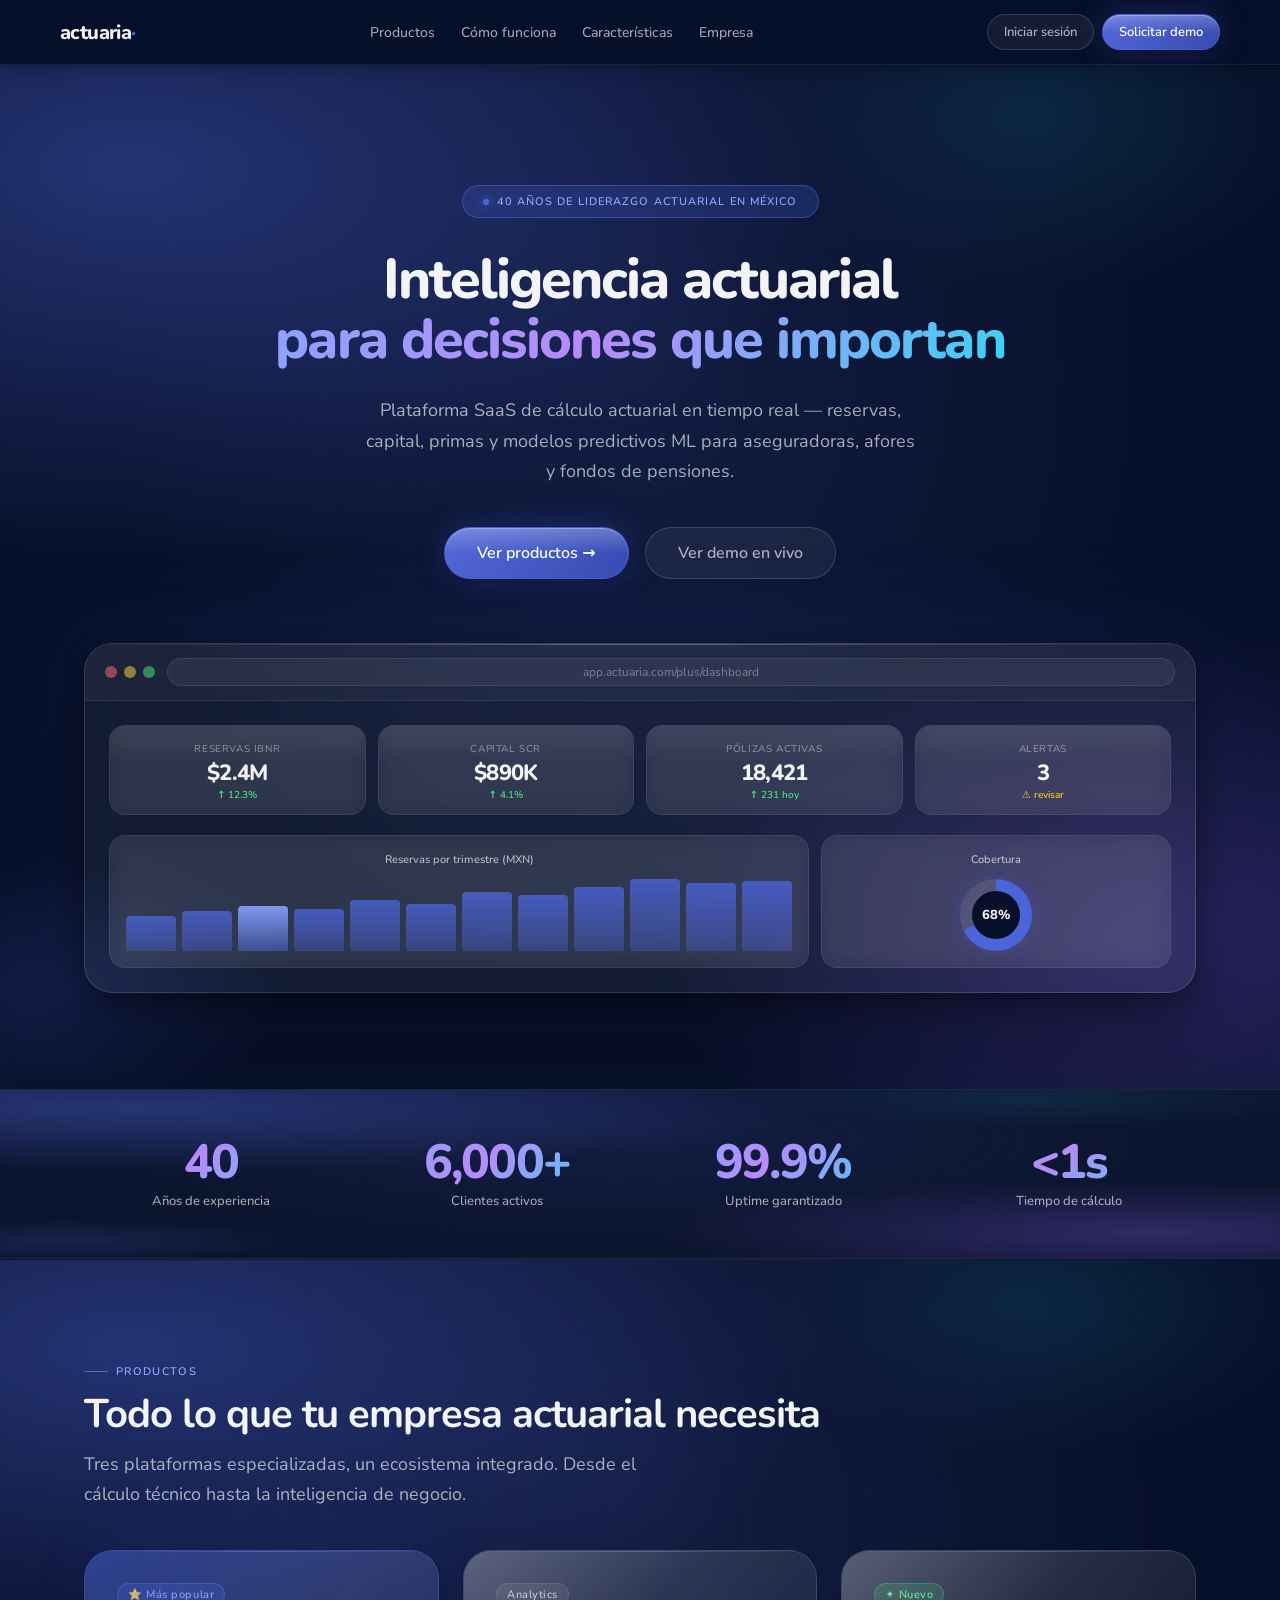
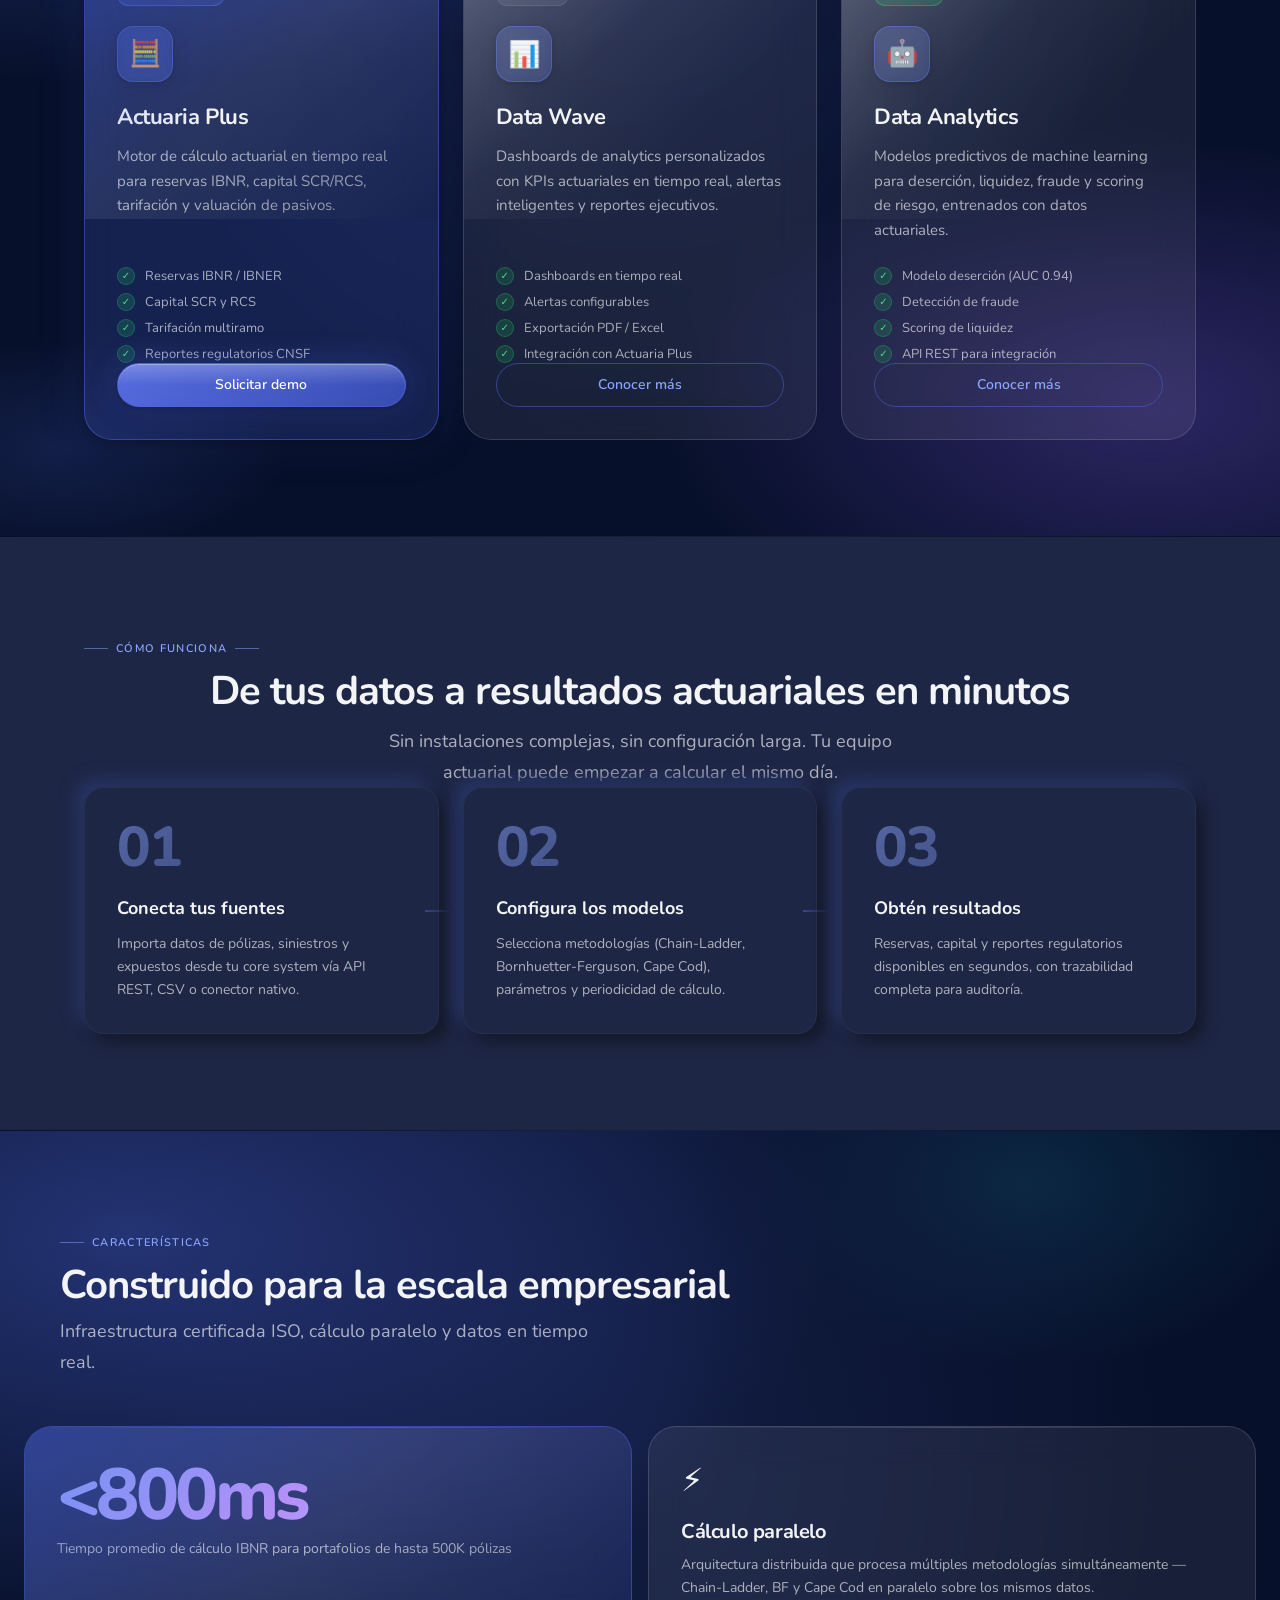
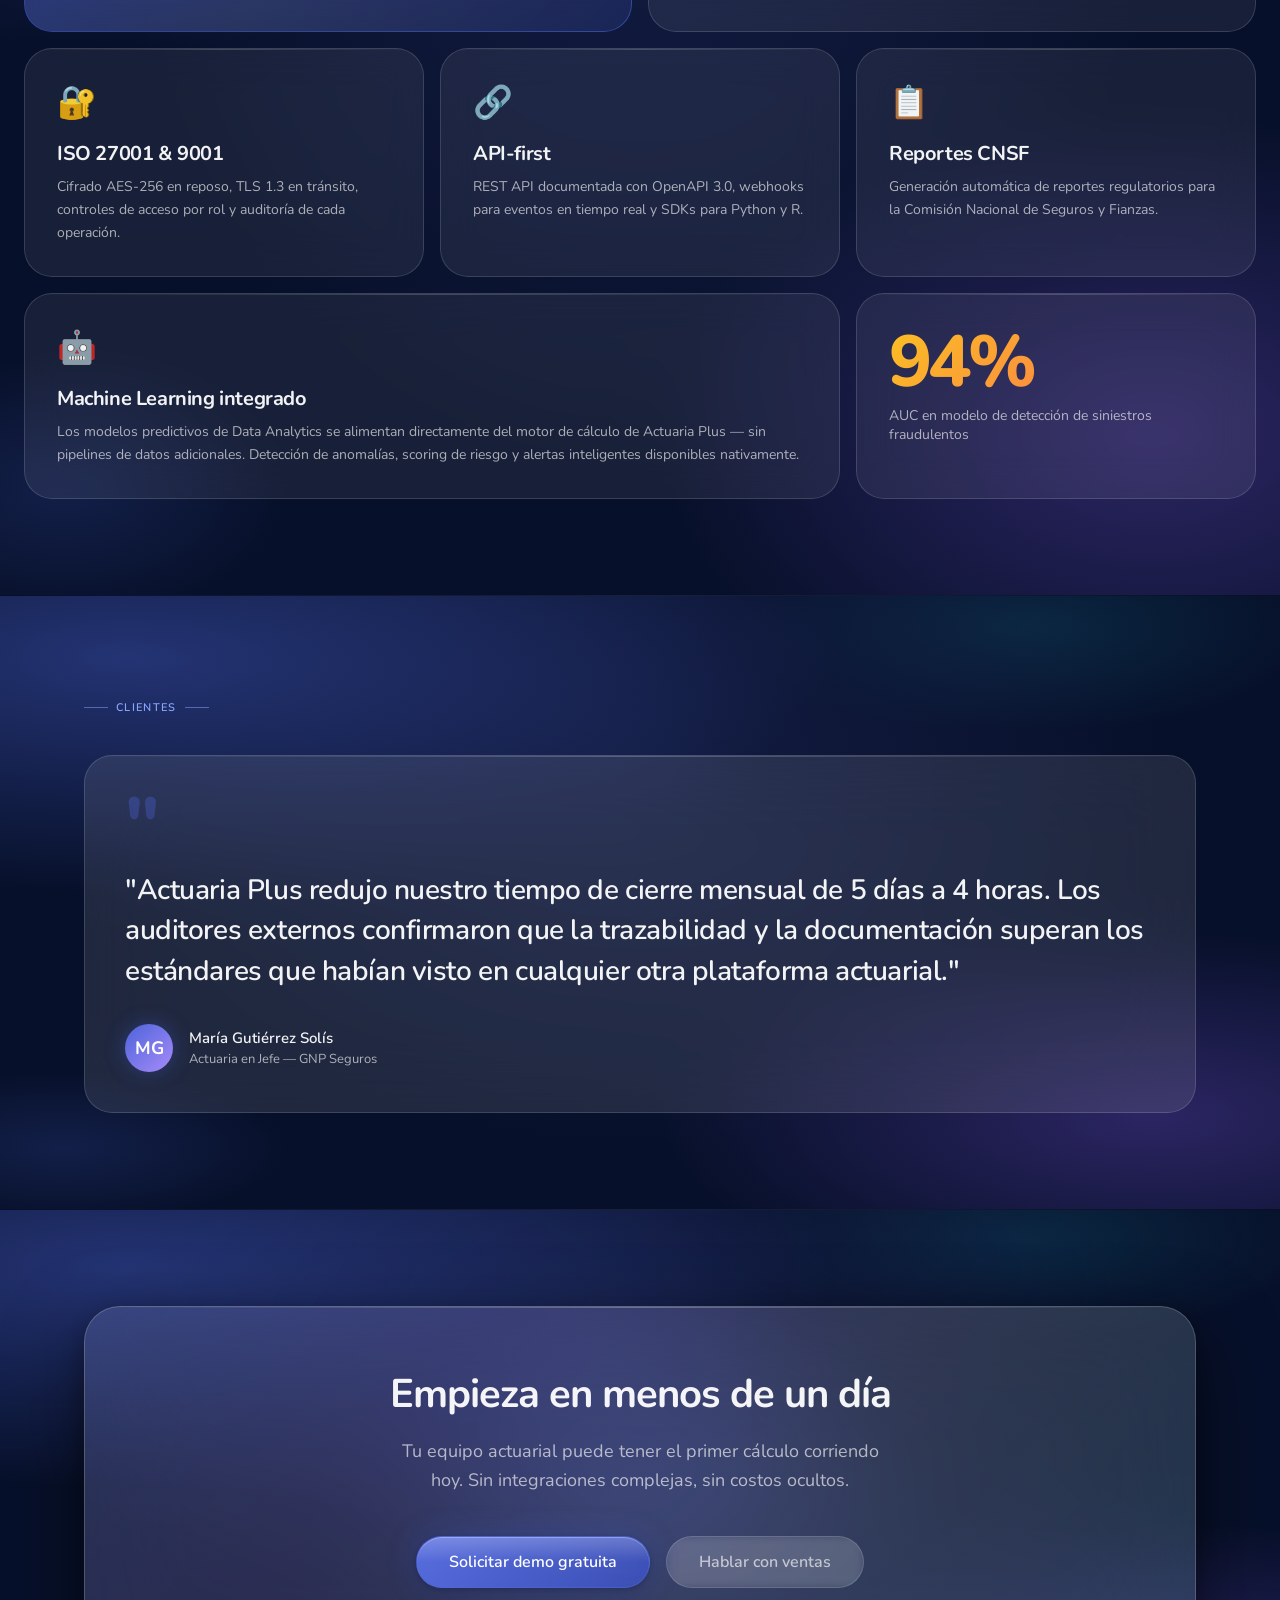
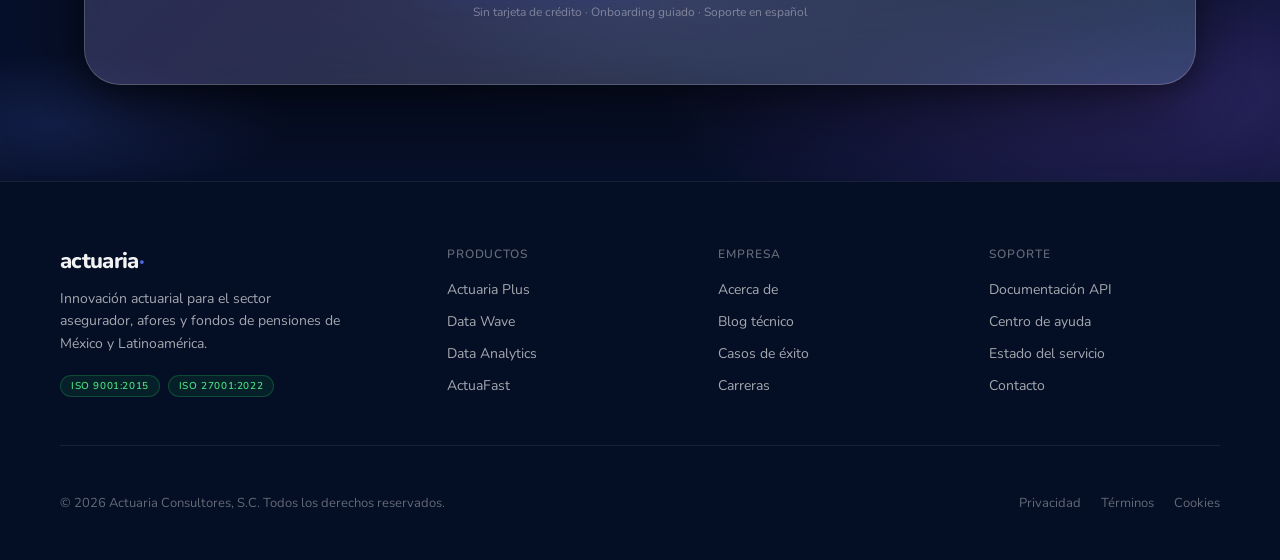
==== demo-landing.html @ fd355628 "feat: demo landing page Actuaria — Liquid Glass x Neuformismo" ====
<!DOCTYPE html>
<html lang="es">
<head>
  <meta charset="UTF-8">
  <meta name="viewport" content="width=device-width, initial-scale=1.0">
  <title>Actuaria Consultores — Innovación Actuarial para el Siglo XXI</title>
  <link rel="preconnect" href="https://fonts.googleapis.com">
  <link href="https://fonts.googleapis.com/css2?family=Nunito:wght@300;400;500;600;700;800;900&display=swap" rel="stylesheet">
  <link rel="stylesheet" href="design-tokens-liquid.css">
  <style>
    /* ─── Reset ─────────────────────────────────────────── */
    *, *::before, *::after { box-sizing: border-box; margin: 0; padding: 0; }
    html { scroll-behavior: smooth; font-size: 16px; }
    body {
      font-family: var(--font-sans);
      background: #07102a;
      color: var(--text-primary);
      overflow-x: hidden;
    }

    /* ─── Aurora mesh background ─────────────────────────── */
    .aurora {
      position: relative;
      background: #07102a;
    }
    .aurora::before {
      content: '';
      position: absolute; inset: 0;
      pointer-events: none; z-index: 0;
      background:
        radial-gradient(ellipse 100% 70% at 10% 10%, rgba(76,100,217,.42) 0%, transparent 55%),
        radial-gradient(ellipse 70%  55% at 90% 85%, rgba(139,92,246,.28)  0%, transparent 55%),
        radial-gradient(ellipse 55%  80% at 50% 30%, rgba(21,31,71,.82)    0%, transparent 75%),
        radial-gradient(ellipse 45%  35% at 80% 05%, rgba(34,211,238,.12)  0%, transparent 50%),
        radial-gradient(ellipse 35%  25% at 05% 90%, rgba(76,100,217,.18)  0%, transparent 50%);
    }
    .aurora > * { position: relative; z-index: 1; }

    .neu-section { background: var(--neu-bg); }
    .dark-section { background: #050e24; }

    /* ─── Layout ─────────────────────────────────────────── */
    .container { max-width: 1160px; margin: 0 auto; padding: 0 var(--sp-24); }
    .container-wide { max-width: 1360px; margin: 0 auto; padding: 0 var(--sp-24); }
    .section { padding: var(--sp-96) 0; }

    .grid-2 { display: grid; grid-template-columns: repeat(2, 1fr); gap: var(--sp-24); }
    .grid-3 { display: grid; grid-template-columns: repeat(3, 1fr); gap: var(--sp-24); }
    .grid-4 { display: grid; grid-template-columns: repeat(4, 1fr); gap: var(--sp-24); }
    @media (max-width: 960px)  { .grid-3 { grid-template-columns: 1fr; } .grid-2 { grid-template-columns: 1fr; } }
    @media (max-width: 1100px) { .grid-4 { grid-template-columns: repeat(2,1fr); } }
    @media (max-width: 680px)  { .grid-4 { grid-template-columns: 1fr; } }

    .flex { display: flex; }
    .items-center { align-items: center; }
    .justify-between { justify-content: space-between; }
    .justify-center { justify-content: center; }
    .flex-wrap { flex-wrap: wrap; }
    .flex-col { flex-direction: column; }
    .gap-8  { gap: var(--sp-8);  }
    .gap-12 { gap: var(--sp-12); }
    .gap-16 { gap: var(--sp-16); }
    .gap-24 { gap: var(--sp-24); }
    .gap-32 { gap: var(--sp-32); }
    .mb-8   { margin-bottom: var(--sp-8);  }
    .mb-12  { margin-bottom: var(--sp-12); }
    .mb-16  { margin-bottom: var(--sp-16); }
    .mb-20  { margin-bottom: var(--sp-20); }
    .mb-24  { margin-bottom: var(--sp-24); }
    .mb-32  { margin-bottom: var(--sp-32); }
    .mb-40  { margin-bottom: var(--sp-40); }
    .mt-8   { margin-top: var(--sp-8);  }
    .mt-16  { margin-top: var(--sp-16); }
    .mt-32  { margin-top: var(--sp-32); }
    .w-100  { width: 100%; }
    .text-center { text-align: center; }

    /* ─── Eyebrow ────────────────────────────────────────── */
    .eyebrow {
      display: inline-flex; align-items: center; gap: var(--sp-8);
      font-size: 11px; font-weight: var(--fw-semi);
      letter-spacing: .12em; text-transform: uppercase;
      color: var(--text-brand); margin-bottom: var(--sp-12);
    }
    .eyebrow-bar { display: block; width: 24px; height: 1px; background: currentColor; opacity: .5; }

    /* ─── Section titles ─────────────────────────────────── */
    .title-xl {
      font-size: clamp(36px, 4.5vw, 56px);
      font-weight: var(--fw-display); line-height: 1.08; letter-spacing: -.035em;
    }
    .title-lg {
      font-size: clamp(28px, 3.5vw, 40px);
      font-weight: var(--fw-bold); line-height: 1.15; letter-spacing: -.025em;
    }
    .title-md {
      font-size: clamp(22px, 2.5vw, 28px);
      font-weight: var(--fw-bold); line-height: 1.2; letter-spacing: -.02em;
    }
    .subtitle {
      font-size: clamp(15px, 1.8vw, 18px);
      color: var(--text-secondary); line-height: 1.7; max-width: 560px;
    }

    .gradient-text {
      background: linear-gradient(135deg, #8aa5ff 0%, #b78bfa 45%, #38d4f4 100%);
      -webkit-background-clip: text; -webkit-text-fill-color: transparent; background-clip: text;
    }
    .gradient-text-warm {
      background: linear-gradient(135deg, #fbbf24 0%, #fb923c 50%, #f43f5e 100%);
      -webkit-background-clip: text; -webkit-text-fill-color: transparent; background-clip: text;
    }

    /* ─── Divider ────────────────────────────────────────── */
    .divider { height: 1px; background: linear-gradient(90deg, transparent, rgba(255,255,255,.07), transparent); }

    /* ══════════════════════════════════════════════════════
       NAV
    ══════════════════════════════════════════════════════ */
    .glass-nav {
      position: sticky; top: 0; z-index: 100;
      padding: 14px var(--sp-24);
      background: rgba(7,16,42,.72);
      backdrop-filter: var(--blur-md); -webkit-backdrop-filter: var(--blur-md);
      border-bottom: var(--glass-border-xs);
      box-shadow: var(--glass-shadow-sm);
    }
    .nav-inner { max-width: 1160px; margin: 0 auto; display: flex; align-items: center; justify-content: space-between; }
    .nav-logo { display: flex; align-items: center; gap: var(--sp-10); text-decoration: none; }
    .nav-logo-word { font-size: 20px; font-weight: var(--fw-display); letter-spacing: -.03em; color: var(--text-primary); }
    .nav-logo-dot { color: var(--brand-indigo); }
    .nav-links { display: flex; align-items: center; gap: 2px; list-style: none; }
    .nav-links a {
      color: var(--text-secondary); text-decoration: none; font-size: 14px; font-weight: var(--fw-medium);
      padding: var(--sp-8) var(--sp-12); border-radius: var(--r-md);
      transition: color 150ms, background 150ms;
    }
    .nav-links a:hover { color: var(--text-primary); background: rgba(255,255,255,.07); }
    .nav-actions { display: flex; gap: var(--sp-8); }

    /* ══════════════════════════════════════════════════════
       BUTTONS
    ══════════════════════════════════════════════════════ */
    .btn {
      display: inline-flex; align-items: center; justify-content: center; gap: var(--sp-8);
      padding: var(--sp-12) var(--sp-24); min-height: 44px;
      font-family: var(--font-sans); font-size: 14px; font-weight: var(--fw-semi); line-height: 1;
      border: none; border-radius: var(--r-xl); cursor: pointer;
      text-decoration: none; white-space: nowrap;
      transition: all var(--t-base) var(--ease-glass);
      position: relative; overflow: hidden;
    }
    .btn-sm  { font-size: 13px; padding: var(--sp-8)  var(--sp-16); min-height: 36px; }
    .btn-lg  { font-size: 16px; padding: var(--sp-16) var(--sp-32); min-height: 52px; border-radius: var(--r-2xl); }
    .btn-pill { border-radius: var(--r-full); }

    .btn-primary {
      background: linear-gradient(135deg, rgba(90,112,230,.94), rgba(58,79,184,.94));
      backdrop-filter: var(--blur-sm); border: var(--glass-border-brand); color: #fff;
      box-shadow: var(--glass-shadow-sm), 0 0 28px rgba(76,100,217,.36), inset 0 1px 0 rgba(255,255,255,.28);
    }
    .btn-primary::before {
      content: ''; position: absolute; top: 0; left: 0; right: 0; height: 50%;
      background: linear-gradient(180deg, rgba(255,255,255,.22) 0%, transparent 100%); pointer-events: none;
    }
    .btn-primary:hover {
      box-shadow: var(--glass-shadow-md), 0 0 44px rgba(76,100,217,.54), inset 0 1px 0 rgba(255,255,255,.32);
      transform: translateY(-1px);
    }
    .btn-primary:active { transform: translateY(0); }

    .btn-ghost {
      background: rgba(255,255,255,.06); backdrop-filter: var(--blur-xs);
      border: var(--glass-border-sm); color: var(--text-secondary);
    }
    .btn-ghost:hover { background: rgba(255,255,255,.11); color: var(--text-primary); border: var(--glass-border-md); }

    .btn-outline-brand {
      background: transparent; border: var(--glass-border-brand);
      color: var(--text-brand);
    }
    .btn-outline-brand:hover { background: var(--glass-brand); }

    /* ══════════════════════════════════════════════════════
       HERO
    ══════════════════════════════════════════════════════ */
    .hero { padding: 120px 0 96px; }

    .hero-pill {
      display: inline-flex; align-items: center; gap: var(--sp-8);
      padding: var(--sp-8) var(--sp-20);
      background: var(--glass-brand); backdrop-filter: var(--blur-sm);
      border: var(--glass-border-brand); border-radius: var(--r-full);
      font-size: 11px; font-weight: var(--fw-semi); letter-spacing: .10em; text-transform: uppercase;
      color: var(--text-brand); margin-bottom: var(--sp-32);
    }
    .hero-pill-dot {
      width: 6px; height: 6px; border-radius: 50%;
      background: var(--brand-indigo); box-shadow: 0 0 8px var(--brand-indigo);
      animation: glow-pulse 2s ease-in-out infinite;
    }
    @keyframes glow-pulse {
      0%, 100% { opacity: 1; box-shadow: 0 0 8px var(--brand-indigo); }
      50%       { opacity: .5; box-shadow: 0 0 18px var(--brand-indigo); }
    }

    .hero-title { margin-bottom: var(--sp-24); }

    .hero-sub { margin-bottom: var(--sp-40); }

    .hero-actions { display: flex; align-items: center; gap: var(--sp-16); flex-wrap: wrap; }

    /* Dashboard mockup */
    .hero-visual {
      position: relative;
      margin-top: var(--sp-64);
    }
    .mockup-frame {
      background: rgba(255,255,255,.05);
      backdrop-filter: var(--blur-md); -webkit-backdrop-filter: var(--blur-md);
      border: var(--glass-border-sm);
      border-radius: var(--r-2xl);
      overflow: hidden;
      box-shadow: var(--glass-shadow-xl), 0 0 100px rgba(76,100,217,.18);
      position: relative;
    }
    .mockup-frame::before {
      content: ''; position: absolute; top: 0; left: 0; right: 0; height: 1px;
      background: linear-gradient(90deg, transparent, rgba(255,255,255,.28), transparent);
    }
    .mockup-topbar {
      display: flex; align-items: center; gap: var(--sp-12);
      padding: 14px var(--sp-20);
      background: rgba(255,255,255,.04);
      border-bottom: var(--glass-border-xs);
    }
    .mockup-dots { display: flex; gap: 7px; }
    .mockup-dot {
      width: 12px; height: 12px; border-radius: 50%;
      background: rgba(255,255,255,.15);
    }
    .mockup-dot:nth-child(1) { background: rgba(255,100,100,.55); }
    .mockup-dot:nth-child(2) { background: rgba(255,200,60,.55); }
    .mockup-dot:nth-child(3) { background: rgba(80,220,120,.55); }
    .mockup-url {
      flex: 1; padding: 5px 14px;
      background: rgba(255,255,255,.06); border: var(--glass-border-xs);
      border-radius: var(--r-full);
      font-size: 12px; color: var(--text-tertiary);
    }
    .mockup-body { padding: var(--sp-24); }

    /* KPI strip inside mockup */
    .kpi-strip { display: grid; grid-template-columns: repeat(4, 1fr); gap: var(--sp-12); margin-bottom: var(--sp-20); }
    .kpi-cell {
      background: var(--glass-card); backdrop-filter: var(--blur-sm);
      border: var(--glass-border-xs); border-radius: var(--r-lg);
      padding: var(--sp-16) var(--sp-16) var(--sp-12);
      position: relative; overflow: hidden;
    }
    .kpi-cell::after {
      content: ''; position: absolute; top: 0; left: 0; right: 0; height: 40%;
      background: linear-gradient(180deg, rgba(255,255,255,.08) 0%, transparent 100%);
    }
    .kpi-label { font-size: 10px; color: var(--text-tertiary); font-weight: var(--fw-semi); letter-spacing: .06em; text-transform: uppercase; margin-bottom: 6px; }
    .kpi-value { font-size: 22px; font-weight: var(--fw-display); letter-spacing: -.03em; line-height: 1; }
    .kpi-delta { font-size: 10px; margin-top: 4px; font-weight: var(--fw-semi); }
    .up   { color: var(--text-success); }
    .warn { color: var(--text-warning); }

    /* Chart placeholder inside mockup */
    .chart-area {
      display: grid; grid-template-columns: 2fr 1fr; gap: var(--sp-12);
    }
    .chart-card {
      background: var(--glass-card); backdrop-filter: var(--blur-sm);
      border: var(--glass-border-xs); border-radius: var(--r-lg);
      padding: var(--sp-16); overflow: hidden;
    }
    .chart-label { font-size: 11px; font-weight: var(--fw-semi); color: var(--text-secondary); margin-bottom: var(--sp-12); }
    .chart-bars { display: flex; align-items: flex-end; gap: 6px; height: 72px; }
    .bar {
      flex: 1; border-radius: 4px 4px 0 0;
      background: linear-gradient(180deg, rgba(76,100,217,.80) 0%, rgba(76,100,217,.35) 100%);
      transition: height .4s var(--ease-spring);
    }
    .bar:nth-child(3) { background: linear-gradient(180deg, rgba(138,165,255,.90) 0%, rgba(76,100,217,.50) 100%); }
    .ring-chart { display: flex; align-items: center; justify-content: center; height: 72px; }
    .ring {
      width: 72px; height: 72px; border-radius: 50%;
      background: conic-gradient(var(--brand-indigo) 0% 68%, rgba(255,255,255,.10) 68% 100%);
      display: flex; align-items: center; justify-content: center;
      box-shadow: 0 0 20px rgba(76,100,217,.30);
      position: relative;
    }
    .ring-inner {
      width: 48px; height: 48px; border-radius: 50%;
      background: #07102a;
      display: flex; align-items: center; justify-content: center;
      font-size: 13px; font-weight: var(--fw-display);
    }

    /* ══════════════════════════════════════════════════════
       SOCIAL PROOF / STATS BAR
    ══════════════════════════════════════════════════════ */
    .stats-bar {
      padding: var(--sp-48) 0;
      background: rgba(255,255,255,.025);
      backdrop-filter: var(--blur-sm);
      border-top: var(--glass-border-xs);
      border-bottom: var(--glass-border-xs);
    }
    .stats-grid { display: grid; grid-template-columns: repeat(4, 1fr); gap: var(--sp-32); text-align: center; }
    @media (max-width: 680px) { .stats-grid { grid-template-columns: repeat(2,1fr); gap: var(--sp-24); } }
    .stat-number { font-size: clamp(32px,4vw,48px); font-weight: var(--fw-display); letter-spacing: -.04em; line-height: 1; margin-bottom: 6px; }
    .stat-label  { font-size: 13px; color: var(--text-secondary); font-weight: var(--fw-medium); }
    .stat-divider { width: 1px; background: rgba(255,255,255,.07); }
    @media (max-width: 680px) { .stat-divider { display: none; } }

    /* ══════════════════════════════════════════════════════
       PRODUCTS
    ══════════════════════════════════════════════════════ */
    .product-card {
      background: var(--glass-card);
      backdrop-filter: var(--blur-md); -webkit-backdrop-filter: var(--blur-md);
      border: var(--glass-border-sm); border-radius: var(--r-2xl);
      padding: var(--sp-32);
      position: relative; overflow: hidden;
      transition: transform var(--t-base) var(--ease-spring), box-shadow var(--t-base) var(--ease-glass);
      display: flex; flex-direction: column;
    }
    .product-card::before {
      content: ''; position: absolute; top: 0; left: 0; right: 0; height: 1px;
      background: linear-gradient(90deg, transparent, rgba(255,255,255,.20), transparent);
    }
    .product-card::after {
      content: ''; position: absolute; top: 0; left: 0; width: 100%; height: 55%;
      background: var(--glass-shine-diag); pointer-events: none;
    }
    .product-card:hover {
      transform: translateY(-6px);
      box-shadow: var(--glass-shadow-lg), 0 0 40px rgba(76,100,217,.15);
    }
    .product-card.featured {
      background: rgba(76,100,217,.22); border: var(--glass-border-brand);
      box-shadow: var(--glass-shadow-md), 0 0 48px rgba(76,100,217,.20);
    }
    .product-card.featured::after { background: var(--glass-refraction); }

    .product-badge {
      display: inline-flex; align-items: center; gap: var(--sp-4);
      padding: 3px 10px; font-size: 11px; font-weight: var(--fw-semi); letter-spacing: .05em;
      border-radius: var(--r-full); margin-bottom: var(--sp-20); align-self: flex-start;
    }
    .badge-brand   { background: var(--glass-brand);   border: var(--glass-border-brand); color: var(--text-brand); }
    .badge-neutral { background: rgba(255,255,255,.07); border: var(--glass-border-xs);   color: var(--text-secondary); }
    .badge-new     { background: rgba(34,197,94,.18);   border: 1px solid rgba(34,197,94,.32); color: var(--text-success); }

    .product-icon {
      width: 56px; height: 56px; border-radius: var(--r-lg);
      display: flex; align-items: center; justify-content: center; font-size: 26px;
      margin-bottom: var(--sp-20);
      background: var(--glass-brand); border: var(--glass-border-brand);
      backdrop-filter: var(--blur-xs);
      box-shadow: var(--glass-shadow-sm);
    }
    .product-title { font-size: 22px; font-weight: var(--fw-bold); letter-spacing: -.02em; margin-bottom: var(--sp-12); }
    .product-desc  { font-size: 15px; color: var(--text-secondary); line-height: 1.65; flex: 1; margin-bottom: var(--sp-24); }

    .product-features { display: flex; flex-direction: column; gap: var(--sp-8); margin-bottom: var(--sp-28); }
    .product-feature  {
      display: flex; align-items: center; gap: var(--sp-10);
      font-size: 13px; color: var(--text-secondary);
    }
    .feature-check {
      width: 18px; height: 18px; border-radius: 50%; flex-shrink: 0;
      background: rgba(34,197,94,.18); border: 1px solid rgba(34,197,94,.32);
      display: flex; align-items: center; justify-content: center;
      font-size: 10px; color: var(--text-success);
    }
    .product-cta { margin-top: auto; }

    /* ══════════════════════════════════════════════════════
       HOW IT WORKS
    ══════════════════════════════════════════════════════ */
    .step-card {
      background: var(--neu-bg);
      border: 1px solid rgba(255,255,255,.04);
      border-radius: var(--r-xl);
      padding: var(--sp-32);
      box-shadow: var(--neu-md);
      position: relative;
      transition: all var(--t-base) var(--ease-spring);
    }
    .step-card:hover { box-shadow: var(--neu-lg), var(--neu-glow-brand); transform: translateY(-2px); }

    .step-number {
      font-size: 56px; font-weight: var(--fw-display); letter-spacing: -.04em;
      line-height: 1; margin-bottom: var(--sp-20);
      background: linear-gradient(135deg, rgba(138,165,255,.50) 0%, rgba(76,100,217,.20) 100%);
      -webkit-background-clip: text; -webkit-text-fill-color: transparent; background-clip: text;
    }
    .step-title { font-size: 18px; font-weight: var(--fw-bold); margin-bottom: var(--sp-12); }
    .step-desc  { font-size: 14px; color: var(--text-secondary); line-height: 1.65; }
    .step-connector {
      position: absolute; right: -13px; top: 50%; transform: translateY(-50%);
      width: 26px; height: 2px;
      background: linear-gradient(90deg, rgba(76,100,217,.50), transparent);
      z-index: 2;
    }

    /* ══════════════════════════════════════════════════════
       FEATURES BENTO
    ══════════════════════════════════════════════════════ */
    .bento {
      display: grid;
      grid-template-columns: repeat(6, 1fr);
      grid-template-rows: auto auto;
      gap: var(--sp-16);
    }
    @media (max-width: 900px) { .bento { grid-template-columns: 1fr; } .bento > * { grid-column: span 1 !important; grid-row: span 1 !important; } }

    .bento-cell {
      background: var(--glass-card); backdrop-filter: var(--blur-md);
      border: var(--glass-border-sm); border-radius: var(--r-2xl);
      padding: var(--sp-32); overflow: hidden; position: relative;
      transition: transform var(--t-base) var(--ease-spring), box-shadow var(--t-base) var(--ease-glass);
    }
    .bento-cell::before {
      content: ''; position: absolute; top: 0; left: 0; right: 0; height: 1px;
      background: linear-gradient(90deg, transparent, rgba(255,255,255,.18), transparent);
    }
    .bento-cell:hover { transform: translateY(-3px); box-shadow: var(--glass-shadow-md); }

    .bento-cell.span-3 { grid-column: span 3; }
    .bento-cell.span-2 { grid-column: span 2; }
    .bento-cell.span-4 { grid-column: span 4; }
    .bento-cell.span-6 { grid-column: span 6; }

    .bento-cell.accent {
      background: rgba(76,100,217,.20); border: var(--glass-border-brand);
    }
    .bento-cell.accent::after {
      content: ''; position: absolute; top: 0; left: 0; width: 100%; height: 100%;
      background: var(--glass-refraction); pointer-events: none;
    }

    .bento-icon { font-size: 32px; margin-bottom: var(--sp-16); }
    .bento-title { font-size: 20px; font-weight: var(--fw-bold); letter-spacing: -.02em; margin-bottom: var(--sp-8); }
    .bento-desc  { font-size: 14px; color: var(--text-secondary); line-height: 1.65; }

    /* Big stat inside bento */
    .bento-stat { font-size: clamp(48px, 6vw, 72px); font-weight: var(--fw-display); letter-spacing: -.05em; line-height: 1; }
    .bento-stat-label { font-size: 14px; color: var(--text-secondary); margin-top: var(--sp-8); }

    /* ══════════════════════════════════════════════════════
       TESTIMONIAL
    ══════════════════════════════════════════════════════ */
    .testimonial-card {
      background: var(--glass-card-md); backdrop-filter: var(--blur-lg);
      border: var(--glass-border-sm); border-radius: var(--r-2xl);
      padding: var(--sp-40);
      position: relative; overflow: hidden;
    }
    .testimonial-card::before {
      content: ''; position: absolute; top: 0; left: 0; right: 0; height: 1px;
      background: linear-gradient(90deg, transparent, rgba(255,255,255,.22), transparent);
    }
    .testimonial-quote { font-size: clamp(22px,2.5vw,28px); font-weight: var(--fw-semi); line-height: 1.45; letter-spacing: -.015em; margin-bottom: var(--sp-32); color: var(--text-primary); }
    .testimonial-author { display: flex; align-items: center; gap: var(--sp-16); }
    .author-avatar {
      width: 48px; height: 48px; border-radius: 50%;
      background: linear-gradient(135deg, var(--brand-indigo), #a78bfa);
      display: flex; align-items: center; justify-content: center;
      font-size: 18px; font-weight: var(--fw-bold); color: #fff;
      box-shadow: 0 0 20px rgba(76,100,217,.35);
    }
    .author-name { font-size: 15px; font-weight: var(--fw-semi); margin-bottom: 2px; }
    .author-role { font-size: 13px; color: var(--text-secondary); }
    .quote-mark { font-size: 72px; font-weight: var(--fw-display); line-height: .8; color: rgba(76,100,217,.35); margin-bottom: var(--sp-16); }

    /* ══════════════════════════════════════════════════════
       CTA SECTION
    ══════════════════════════════════════════════════════ */
    .cta-section {
      position: relative;
      padding: var(--sp-96) 0;
      overflow: hidden;
    }
    .cta-glow {
      position: absolute; top: 50%; left: 50%; transform: translate(-50%,-50%);
      width: 600px; height: 400px; border-radius: 50%;
      background: radial-gradient(ellipse, rgba(76,100,217,.30) 0%, transparent 70%);
      pointer-events: none;
    }
    .cta-card {
      background: var(--glass-card-md); backdrop-filter: var(--blur-xl);
      border: var(--glass-border-md); border-radius: var(--r-3xl, 36px);
      padding: var(--sp-64) var(--sp-80);
      text-align: center; position: relative; overflow: hidden;
      box-shadow: var(--glass-shadow-xl);
    }
    .cta-card::before {
      content: ''; position: absolute; top: 0; left: 0; right: 0; height: 1px;
      background: linear-gradient(90deg, transparent, rgba(255,255,255,.28), transparent);
    }
    .cta-card::after {
      content: ''; position: absolute; top: 0; left: 0; width: 100%; height: 100%;
      background: var(--glass-iridescent); pointer-events: none; opacity: .35;
    }
    .cta-content { position: relative; z-index: 1; }
    .cta-title   { margin-bottom: var(--sp-20); }
    .cta-sub     { font-size: 18px; color: var(--text-secondary); line-height: 1.65; max-width: 480px; margin: 0 auto var(--sp-40); }
    .cta-actions { display: flex; align-items: center; justify-content: center; gap: var(--sp-16); flex-wrap: wrap; }
    .cta-note    { font-size: 12px; color: var(--text-tertiary); margin-top: var(--sp-16); }

    /* ══════════════════════════════════════════════════════
       FOOTER
    ══════════════════════════════════════════════════════ */
    .site-footer {
      padding: var(--sp-64) var(--sp-24) var(--sp-48);
      background: rgba(5,14,36,.95);
      border-top: var(--glass-border-xs);
    }
    .footer-inner { max-width: 1160px; margin: 0 auto; }
    .footer-top {
      display: grid; grid-template-columns: 1.5fr repeat(3, 1fr); gap: var(--sp-40);
      margin-bottom: var(--sp-48);
      padding-bottom: var(--sp-48);
      border-bottom: var(--glass-border-xs);
    }
    @media (max-width: 800px) { .footer-top { grid-template-columns: 1fr; } }

    .footer-brand-name { font-size: 22px; font-weight: var(--fw-display); letter-spacing: -.03em; margin-bottom: var(--sp-12); }
    .footer-tagline    { font-size: 14px; color: var(--text-secondary); line-height: 1.6; max-width: 280px; }
    .footer-cert       { display: flex; gap: var(--sp-8); flex-wrap: wrap; margin-top: var(--sp-20); }
    .cert-badge {
      padding: 3px 10px; font-size: 10px; font-weight: var(--fw-semi); letter-spacing: .06em;
      border-radius: var(--r-full); background: rgba(34,197,94,.10);
      border: 1px solid rgba(34,197,94,.25); color: var(--text-success);
    }

    .footer-col-title { font-size: 12px; font-weight: var(--fw-semi); letter-spacing: .08em; text-transform: uppercase; color: var(--text-tertiary); margin-bottom: var(--sp-16); }
    .footer-links-list { display: flex; flex-direction: column; gap: var(--sp-10); list-style: none; }
    .footer-links-list a { font-size: 14px; color: var(--text-secondary); text-decoration: none; transition: color 150ms; }
    .footer-links-list a:hover { color: var(--text-brand); }

    .footer-bottom {
      display: flex; align-items: center; justify-content: space-between; flex-wrap: wrap; gap: var(--sp-16);
    }
    .footer-copy   { font-size: 13px; color: var(--text-tertiary); }
    .footer-legal  { display: flex; gap: var(--sp-20); }
    .footer-legal a { font-size: 13px; color: var(--text-tertiary); text-decoration: none; transition: color 150ms; }
    .footer-legal a:hover { color: var(--text-secondary); }
  </style>
</head>
<body>

<!-- ═══════ NAV ═══════ -->
<nav class="glass-nav" role="banner">
  <div class="nav-inner">
    <a class="nav-logo" href="#">
      <span class="nav-logo-word">actuaria<span class="nav-logo-dot">·</span></span>
    </a>
    <ul class="nav-links">
      <li><a href="#productos">Productos</a></li>
      <li><a href="#como-funciona">Cómo funciona</a></li>
      <li><a href="#caracteristicas">Características</a></li>
      <li><a href="#empresa">Empresa</a></li>
    </ul>
    <div class="nav-actions">
      <a class="btn btn-ghost btn-sm btn-pill" href="#">Iniciar sesión</a>
      <a class="btn btn-primary btn-sm btn-pill" href="#contacto">Solicitar demo</a>
    </div>
  </div>
</nav>

<!-- ═══════ HERO ═══════ -->
<header class="section aurora hero" role="banner" aria-label="Encabezado principal">
  <div class="container text-center">
    <div class="hero-pill">
      <span class="hero-pill-dot"></span>
      40 años de liderazgo actuarial en México
    </div>

    <h1 class="hero-title title-xl">
      Inteligencia actuarial<br>
      <span class="gradient-text">para decisiones que importan</span>
    </h1>

    <p class="hero-sub subtitle" style="margin: 0 auto var(--sp-40);">
      Plataforma SaaS de cálculo actuarial en tiempo real — reservas, capital, primas y modelos
      predictivos ML para aseguradoras, afores y fondos de pensiones.
    </p>

    <div class="hero-actions justify-center">
      <a class="btn btn-primary btn-lg btn-pill" href="#productos">Ver productos →</a>
      <a class="btn btn-ghost btn-lg btn-pill" href="#demo">Ver demo en vivo</a>
    </div>

    <!-- Dashboard mockup -->
    <div class="hero-visual">
      <div class="mockup-frame">
        <div class="mockup-topbar">
          <div class="mockup-dots">
            <div class="mockup-dot"></div>
            <div class="mockup-dot"></div>
            <div class="mockup-dot"></div>
          </div>
          <div class="mockup-url">app.actuaria.com/plus/dashboard</div>
        </div>
        <div class="mockup-body">
          <div class="kpi-strip">
            <div class="kpi-cell">
              <div class="kpi-label">Reservas IBNR</div>
              <div class="kpi-value">$2.4M</div>
              <div class="kpi-delta up">↑ 12.3%</div>
            </div>
            <div class="kpi-cell">
              <div class="kpi-label">Capital SCR</div>
              <div class="kpi-value">$890K</div>
              <div class="kpi-delta up">↑ 4.1%</div>
            </div>
            <div class="kpi-cell">
              <div class="kpi-label">Pólizas activas</div>
              <div class="kpi-value">18,421</div>
              <div class="kpi-delta up">↑ 231 hoy</div>
            </div>
            <div class="kpi-cell">
              <div class="kpi-label">Alertas</div>
              <div class="kpi-value">3</div>
              <div class="kpi-delta warn">⚠ revisar</div>
            </div>
          </div>
          <div class="chart-area">
            <div class="chart-card">
              <div class="chart-label">Reservas por trimestre (MXN)</div>
              <div class="chart-bars">
                <div class="bar" style="height:48%"></div>
                <div class="bar" style="height:55%"></div>
                <div class="bar" style="height:62%"></div>
                <div class="bar" style="height:58%"></div>
                <div class="bar" style="height:71%"></div>
                <div class="bar" style="height:65%"></div>
                <div class="bar" style="height:82%"></div>
                <div class="bar" style="height:78%"></div>
                <div class="bar" style="height:88%"></div>
                <div class="bar" style="height:100%"></div>
                <div class="bar" style="height:94%"></div>
                <div class="bar" style="height:97%"></div>
              </div>
            </div>
            <div class="chart-card">
              <div class="chart-label">Cobertura</div>
              <div class="ring-chart">
                <div class="ring">
                  <div class="ring-inner">68%</div>
                </div>
              </div>
            </div>
          </div>
        </div>
      </div>
    </div>
  </div>
</header>

<!-- ═══════ STATS ═══════ -->
<section class="stats-bar aurora" aria-label="Estadísticas clave">
  <div class="container">
    <div class="stats-grid">
      <div>
        <div class="stat-number gradient-text">40</div>
        <div class="stat-label">Años de experiencia</div>
      </div>
      <div>
        <div class="stat-number gradient-text">6,000+</div>
        <div class="stat-label">Clientes activos</div>
      </div>
      <div>
        <div class="stat-number gradient-text">99.9%</div>
        <div class="stat-label">Uptime garantizado</div>
      </div>
      <div>
        <div class="stat-number gradient-text">&lt;1s</div>
        <div class="stat-label">Tiempo de cálculo</div>
      </div>
    </div>
  </div>
</section>

<div class="divider"></div>

<!-- ═══════ PRODUCTOS ═══════ -->
<section id="productos" class="section aurora">
  <div class="container">
    <div class="eyebrow"><span class="eyebrow-bar"></span>Productos</div>
    <h2 class="title-lg mb-12">Todo lo que tu empresa actuarial necesita</h2>
    <p class="subtitle mb-40">Tres plataformas especializadas, un ecosistema integrado. Desde el cálculo técnico hasta la inteligencia de negocio.</p>

    <div class="grid-3">

      <!-- Actuaria Plus -->
      <div class="product-card featured">
        <span class="product-badge badge-brand">⭐ Más popular</span>
        <div class="product-icon">🧮</div>
        <h3 class="product-title">Actuaria Plus</h3>
        <p class="product-desc">Motor de cálculo actuarial en tiempo real para reservas IBNR, capital SCR/RCS, tarifación y valuación de pasivos.</p>
        <div class="product-features">
          <div class="product-feature"><span class="feature-check">✓</span> Reservas IBNR / IBNER</div>
          <div class="product-feature"><span class="feature-check">✓</span> Capital SCR y RCS</div>
          <div class="product-feature"><span class="feature-check">✓</span> Tarifación multiramo</div>
          <div class="product-feature"><span class="feature-check">✓</span> Reportes regulatorios CNSF</div>
        </div>
        <a class="btn btn-primary btn-pill product-cta" href="#contacto">Solicitar demo</a>
      </div>

      <!-- Data Wave -->
      <div class="product-card">
        <span class="product-badge badge-neutral">Analytics</span>
        <div class="product-icon">📊</div>
        <h3 class="product-title">Data Wave</h3>
        <p class="product-desc">Dashboards de analytics personalizados con KPIs actuariales en tiempo real, alertas inteligentes y reportes ejecutivos.</p>
        <div class="product-features">
          <div class="product-feature"><span class="feature-check">✓</span> Dashboards en tiempo real</div>
          <div class="product-feature"><span class="feature-check">✓</span> Alertas configurables</div>
          <div class="product-feature"><span class="feature-check">✓</span> Exportación PDF / Excel</div>
          <div class="product-feature"><span class="feature-check">✓</span> Integración con Actuaria Plus</div>
        </div>
        <a class="btn btn-outline-brand btn-pill product-cta" href="#contacto">Conocer más</a>
      </div>

      <!-- Data Analytics -->
      <div class="product-card">
        <span class="product-badge badge-new">✦ Nuevo</span>
        <div class="product-icon">🤖</div>
        <h3 class="product-title">Data Analytics</h3>
        <p class="product-desc">Modelos predictivos de machine learning para deserción, liquidez, fraude y scoring de riesgo, entrenados con datos actuariales.</p>
        <div class="product-features">
          <div class="product-feature"><span class="feature-check">✓</span> Modelo deserción (AUC 0.94)</div>
          <div class="product-feature"><span class="feature-check">✓</span> Detección de fraude</div>
          <div class="product-feature"><span class="feature-check">✓</span> Scoring de liquidez</div>
          <div class="product-feature"><span class="feature-check">✓</span> API REST para integración</div>
        </div>
        <a class="btn btn-outline-brand btn-pill product-cta" href="#contacto">Conocer más</a>
      </div>

    </div>
  </div>
</section>

<div class="divider"></div>

<!-- ═══════ CÓMO FUNCIONA ═══════ -->
<section id="como-funciona" class="section neu-section">
  <div class="container">
    <div class="eyebrow text-center" style="justify-content:center;"><span class="eyebrow-bar"></span>Cómo funciona<span class="eyebrow-bar"></span></div>
    <h2 class="title-lg mb-12 text-center">De tus datos a resultados actuariales en minutos</h2>
    <p class="subtitle mb-48 text-center" style="margin-left:auto; margin-right:auto;">Sin instalaciones complejas, sin configuración larga. Tu equipo actuarial puede empezar a calcular el mismo día.</p>

    <div class="grid-3" style="position:relative;">
      <div class="step-card" style="position:relative;">
        <div class="step-connector"></div>
        <div class="step-number">01</div>
        <h3 class="step-title">Conecta tus fuentes</h3>
        <p class="step-desc">Importa datos de pólizas, siniestros y expuestos desde tu core system vía API REST, CSV o conector nativo.</p>
      </div>
      <div class="step-card" style="position:relative;">
        <div class="step-connector"></div>
        <div class="step-number">02</div>
        <h3 class="step-title">Configura los modelos</h3>
        <p class="step-desc">Selecciona metodologías (Chain-Ladder, Bornhuetter-Ferguson, Cape Cod), parámetros y periodicidad de cálculo.</p>
      </div>
      <div class="step-card">
        <div class="step-number">03</div>
        <h3 class="step-title">Obtén resultados</h3>
        <p class="step-desc">Reservas, capital y reportes regulatorios disponibles en segundos, con trazabilidad completa para auditoría.</p>
      </div>
    </div>
  </div>
</section>

<div class="divider"></div>

<!-- ═══════ CARACTERÍSTICAS BENTO ═══════ -->
<section id="caracteristicas" class="section aurora">
  <div class="container-wide">
    <div class="container" style="padding:0 0 var(--sp-48);">
      <div class="eyebrow"><span class="eyebrow-bar"></span>Características</div>
      <h2 class="title-lg mb-8">Construido para la escala empresarial</h2>
      <p class="subtitle">Infraestructura certificada ISO, cálculo paralelo y datos en tiempo real.</p>
    </div>

    <div class="bento">
      <div class="bento-cell span-3 accent">
        <div class="bento-stat gradient-text">&lt;800ms</div>
        <div class="bento-stat-label">Tiempo promedio de cálculo IBNR para portafolios de hasta 500K pólizas</div>
      </div>
      <div class="bento-cell span-3">
        <div class="bento-icon">⚡</div>
        <div class="bento-title">Cálculo paralelo</div>
        <div class="bento-desc">Arquitectura distribuida que procesa múltiples metodologías simultáneamente — Chain-Ladder, BF y Cape Cod en paralelo sobre los mismos datos.</div>
      </div>

      <div class="bento-cell span-2">
        <div class="bento-icon">🔐</div>
        <div class="bento-title">ISO 27001 & 9001</div>
        <div class="bento-desc">Cifrado AES-256 en reposo, TLS 1.3 en tránsito, controles de acceso por rol y auditoría de cada operación.</div>
      </div>
      <div class="bento-cell span-2">
        <div class="bento-icon">🔗</div>
        <div class="bento-title">API-first</div>
        <div class="bento-desc">REST API documentada con OpenAPI 3.0, webhooks para eventos en tiempo real y SDKs para Python y R.</div>
      </div>
      <div class="bento-cell span-2">
        <div class="bento-icon">📋</div>
        <div class="bento-title">Reportes CNSF</div>
        <div class="bento-desc">Generación automática de reportes regulatorios para la Comisión Nacional de Seguros y Fianzas.</div>
      </div>

      <div class="bento-cell span-4">
        <div class="bento-icon">🤖</div>
        <div class="bento-title">Machine Learning integrado</div>
        <div class="bento-desc">Los modelos predictivos de Data Analytics se alimentan directamente del motor de cálculo de Actuaria Plus — sin pipelines de datos adicionales. Detección de anomalías, scoring de riesgo y alertas inteligentes disponibles nativamente.</div>
      </div>
      <div class="bento-cell span-2">
        <div class="bento-stat gradient-text-warm">94%</div>
        <div class="bento-stat-label">AUC en modelo de detección de siniestros fraudulentos</div>
      </div>
    </div>
  </div>
</section>

<div class="divider"></div>

<!-- ═══════ TESTIMONIAL ═══════ -->
<section id="empresa" class="section aurora">
  <div class="container">
    <div class="eyebrow text-center" style="justify-content:center; margin-bottom:var(--sp-40);"><span class="eyebrow-bar"></span>Clientes<span class="eyebrow-bar"></span></div>
    <div class="testimonial-card">
      <div class="quote-mark">"</div>
      <blockquote class="testimonial-quote">
        "Actuaria Plus redujo nuestro tiempo de cierre mensual de 5 días a 4 horas. Los auditores externos confirmaron que la trazabilidad y la documentación superan los estándares que habían visto en cualquier otra plataforma actuarial."
      </blockquote>
      <div class="testimonial-author">
        <div class="author-avatar" aria-hidden="true">MG</div>
        <div>
          <div class="author-name">María Gutiérrez Solís</div>
          <div class="author-role">Actuaria en Jefe — GNP Seguros</div>
        </div>
      </div>
    </div>
  </div>
</section>

<div class="divider"></div>

<!-- ═══════ CTA ═══════ -->
<section id="contacto" class="cta-section aurora">
  <div class="cta-glow" aria-hidden="true"></div>
  <div class="container">
    <div class="cta-card">
      <div class="cta-content">
        <h2 class="cta-title title-lg">Empieza en menos de un día</h2>
        <p class="cta-sub">Tu equipo actuarial puede tener el primer cálculo corriendo hoy. Sin integraciones complejas, sin costos ocultos.</p>
        <div class="cta-actions">
          <a class="btn btn-primary btn-lg btn-pill" href="mailto:ventas@actuaria.com">Solicitar demo gratuita</a>
          <a class="btn btn-ghost btn-lg btn-pill" href="tel:+52555689000">Hablar con ventas</a>
        </div>
        <div class="cta-note">Sin tarjeta de crédito · Onboarding guiado · Soporte en español</div>
      </div>
    </div>
  </div>
</section>

<!-- ═══════ FOOTER ═══════ -->
<footer class="site-footer" role="contentinfo">
  <div class="footer-inner">
    <div class="footer-top">
      <div>
        <div class="footer-brand-name">actuaria<span style="color:var(--brand-indigo);">·</span></div>
        <div class="footer-tagline">Innovación actuarial para el sector asegurador, afores y fondos de pensiones de México y Latinoamérica.</div>
        <div class="footer-cert">
          <span class="cert-badge">ISO 9001:2015</span>
          <span class="cert-badge">ISO 27001:2022</span>
        </div>
      </div>
      <div>
        <div class="footer-col-title">Productos</div>
        <ul class="footer-links-list">
          <li><a href="#">Actuaria Plus</a></li>
          <li><a href="#">Data Wave</a></li>
          <li><a href="#">Data Analytics</a></li>
          <li><a href="#">ActuaFast</a></li>
        </ul>
      </div>
      <div>
        <div class="footer-col-title">Empresa</div>
        <ul class="footer-links-list">
          <li><a href="#">Acerca de</a></li>
          <li><a href="#">Blog técnico</a></li>
          <li><a href="#">Casos de éxito</a></li>
          <li><a href="#">Carreras</a></li>
        </ul>
      </div>
      <div>
        <div class="footer-col-title">Soporte</div>
        <ul class="footer-links-list">
          <li><a href="#">Documentación API</a></li>
          <li><a href="#">Centro de ayuda</a></li>
          <li><a href="#">Estado del servicio</a></li>
          <li><a href="#">Contacto</a></li>
        </ul>
      </div>
    </div>
    <div class="footer-bottom">
      <div class="footer-copy">© 2026 Actuaria Consultores, S.C. Todos los derechos reservados.</div>
      <div class="footer-legal">
        <a href="#">Privacidad</a>
        <a href="#">Términos</a>
        <a href="#">Cookies</a>
      </div>
    </div>
  </div>
</footer>

</body>
</html>
---- design-tokens-liquid.css ----
/* ═══════════════════════════════════════════════════════════════════
   ACTUARIA DESIGN SYSTEM v3.0
   Liquid Glass × Neuformismo
   ───────────────────────────────────────────────────────────────────
   Dos sistemas visuales complementarios:
   · Liquid Glass  — superficies translúcidas, blur, refracción, iOS 26
   · Neuformismo   — extrusión suave, sombras duales, táctil y físico
═══════════════════════════════════════════════════════════════════ */

:root {

  /* ─── Brand ─────────────────────────────────────────────────────── */
  --brand-navy:    #151f47;
  --brand-indigo:  #4c64d9;
  --brand-50:      #edf0fb;
  --brand-100:     #d0d8f5;
  --brand-200:     #a1b0eb;
  --brand-300:     #7289e1;
  --brand-400:     #4c64d9;
  --brand-500:     #3a4fb8;
  --brand-600:     #2c3d99;
  --brand-700:     #1f2d7a;
  --brand-800:     #151f47;
  --brand-900:     #0d1330;

  /* ─── Liquid Glass — Surfaces ────────────────────────────────────── */
  --glass-nav:         rgba(21, 31, 71, 0.60);
  --glass-card:        rgba(255, 255, 255, 0.07);
  --glass-card-md:     rgba(255, 255, 255, 0.10);
  --glass-card-lg:     rgba(255, 255, 255, 0.14);
  --glass-modal:       rgba(15, 20, 50, 0.82);
  --glass-brand:       rgba(76, 100, 217, 0.22);
  --glass-success:     rgba(34, 197, 94,  0.18);
  --glass-warning:     rgba(251, 191, 36, 0.18);
  --glass-danger:      rgba(239, 68, 68,  0.18);

  /* ─── Liquid Glass — Blur ───────────────────────────────────────── */
  --blur-xs: blur(4px);
  --blur-sm: blur(10px);
  --blur-md: blur(20px);
  --blur-lg: blur(40px);
  --blur-xl: blur(64px);

  /* ─── Liquid Glass — Borders (luminous edges) ───────────────────── */
  --glass-border-xs:     1px solid rgba(255, 255, 255, 0.08);
  --glass-border-sm:     1px solid rgba(255, 255, 255, 0.14);
  --glass-border-md:     1px solid rgba(255, 255, 255, 0.22);
  --glass-border-lg:     1px solid rgba(255, 255, 255, 0.32);
  --glass-border-brand:  1px solid rgba(76, 100, 217, 0.52);

  /* ─── Liquid Glass — Shine / Refraction gradients ───────────────── */
  --glass-shine-top: linear-gradient(
    180deg,
    rgba(255, 255, 255, 0.22) 0%,
    rgba(255, 255, 255, 0.03) 100%
  );
  --glass-shine-diag: linear-gradient(
    135deg,
    rgba(255, 255, 255, 0.26) 0%,
    rgba(255, 255, 255, 0.05) 40%,
    transparent 70%
  );
  --glass-refraction: linear-gradient(
    135deg,
    rgba(76, 100, 217, 0.38) 0%,
    rgba(255, 255, 255, 0.08) 50%,
    rgba(21, 31, 71, 0.28) 100%
  );
  --glass-iridescent: linear-gradient(
    135deg,
    rgba(76,  100, 217, 0.42) 0%,
    rgba(139, 92,  246, 0.28) 30%,
    rgba(255, 255, 255, 0.14) 60%,
    rgba(34,  211, 238, 0.22) 100%
  );

  /* ─── Liquid Glass — Depth shadows ─────────────────────────────── */
  --glass-shadow-sm: 0  4px 16px rgba(0,0,0,0.24), 0 1px  4px rgba(0,0,0,0.14);
  --glass-shadow-md: 0  8px 32px rgba(0,0,0,0.30), 0 2px  8px rgba(0,0,0,0.18);
  --glass-shadow-lg: 0 16px 64px rgba(0,0,0,0.40), 0 4px 16px rgba(0,0,0,0.24);
  --glass-shadow-xl: 0 32px 80px rgba(0,0,0,0.50), 0 8px 24px rgba(0,0,0,0.30);

  /* ─── Neuformismo — Base palette ────────────────────────────────── */
  --neu-bg:      #1e2645;
  --neu-bg-2:    #222b4e;
  --neu-bg-3:    #1a2240;
  --neu-dark:    #141929;
  --neu-light:   #283668;

  /* ─── Neuformismo — Convex shadows (raised / extruded) ─────────── */
  --neu-xs:  3px  3px  6px  var(--neu-dark), -3px  -3px  6px  var(--neu-light);
  --neu-sm:  4px  4px  8px  var(--neu-dark), -4px  -4px  8px  var(--neu-light);
  --neu-md:  8px  8px 16px  var(--neu-dark), -8px  -8px 16px  var(--neu-light);
  --neu-lg: 12px 12px 24px  var(--neu-dark),-12px -12px 24px  var(--neu-light);
  --neu-xl: 20px 20px 40px  var(--neu-dark),-20px -20px 40px  var(--neu-light);

  /* ─── Neuformismo — Concave shadows (pressed / inset) ───────────── */
  --neu-inset:    inset 4px  4px  8px var(--neu-dark), inset -4px  -4px  8px var(--neu-light);
  --neu-inset-md: inset 6px  6px 12px var(--neu-dark), inset -6px  -6px 12px var(--neu-light);
  --neu-inset-lg: inset 8px  8px 18px var(--neu-dark), inset -8px  -8px 18px var(--neu-light);

  /* ─── Neuformismo — Glow accents ────────────────────────────────── */
  --neu-glow-brand:   0 0 20px rgba(76,  100, 217, 0.40);
  --neu-glow-success: 0 0 20px rgba(34,  197, 94,  0.32);
  --neu-glow-danger:  0 0 20px rgba(239, 68,  68,  0.32);

  /* ─── Typography ────────────────────────────────────────────────── */
  --font-sans:   'Nunito', system-ui, sans-serif;
  --fw-regular:  400;
  --fw-medium:   500;
  --fw-semi:     600;
  --fw-bold:     700;
  --fw-display:  800;

  --fs-xs:   11px;
  --fs-sm:   13px;
  --fs-base: 14px;
  --fs-md:   16px;
  --fs-lg:   18px;
  --fs-xl:   20px;
  --fs-2xl:  24px;
  --fs-3xl:  32px;
  --fs-4xl:  40px;
  --fs-5xl:  56px;

  /* ─── Spacing ───────────────────────────────────────────────────── */
  --sp-2:   2px;
  --sp-4:   4px;
  --sp-6:   6px;
  --sp-8:   8px;
  --sp-10: 10px;
  --sp-12: 12px;
  --sp-16: 16px;
  --sp-20: 20px;
  --sp-24: 24px;
  --sp-32: 32px;
  --sp-40: 40px;
  --sp-48: 48px;
  --sp-56: 56px;
  --sp-64: 64px;
  --sp-80: 80px;
  --sp-96: 96px;

  /* ─── Border radius ─────────────────────────────────────────────── */
  --r-xs:   4px;
  --r-sm:   8px;
  --r-md:  12px;
  --r-lg:  16px;
  --r-xl:  20px;
  --r-2xl: 28px;
  --r-3xl: 36px;
  --r-full: 9999px;

  /* ─── Transitions ───────────────────────────────────────────────── */
  --ease-glass:  cubic-bezier(0.4, 0, 0.2, 1);
  --ease-spring: cubic-bezier(0.34, 1.56, 0.64, 1);
  --ease-bounce: cubic-bezier(0.68, -0.55, 0.27, 1.55);
  --t-fast:  150ms;
  --t-base:  250ms;
  --t-slow:  400ms;
  --t-xslow: 600ms;

  /* ─── Semantic text colors ──────────────────────────────────────── */
  --text-primary:   rgba(255, 255, 255, 0.95);
  --text-secondary: rgba(255, 255, 255, 0.64);
  --text-tertiary:  rgba(255, 255, 255, 0.38);
  --text-brand:     #8aa5ff;
  --text-success:   #4ade80;
  --text-warning:   #fbbf24;
  --text-danger:    #f87171;

  /* ─── Semantic status colors ────────────────────────────────────── */
  --status-success: #22c55e;
  --status-warning: #f59e0b;
  --status-danger:  #ef4444;
  --status-info:    var(--brand-indigo);
}
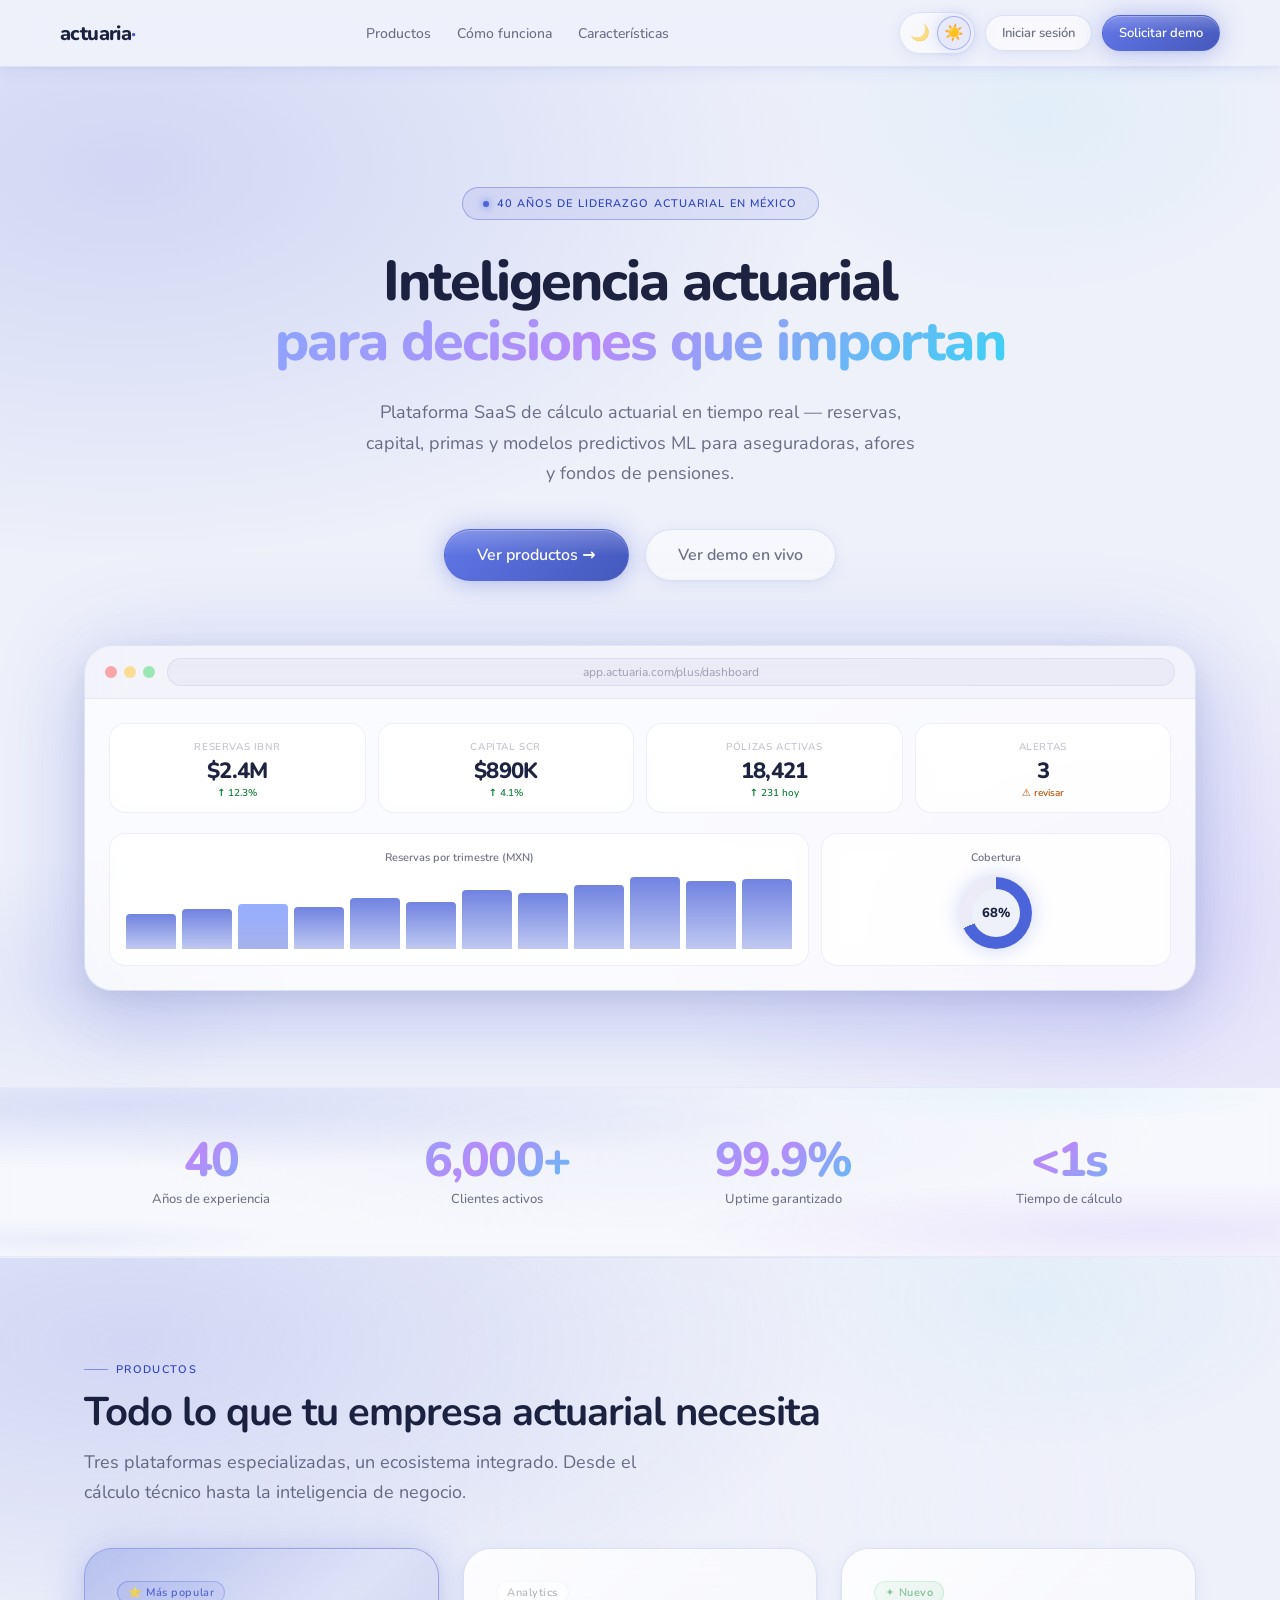
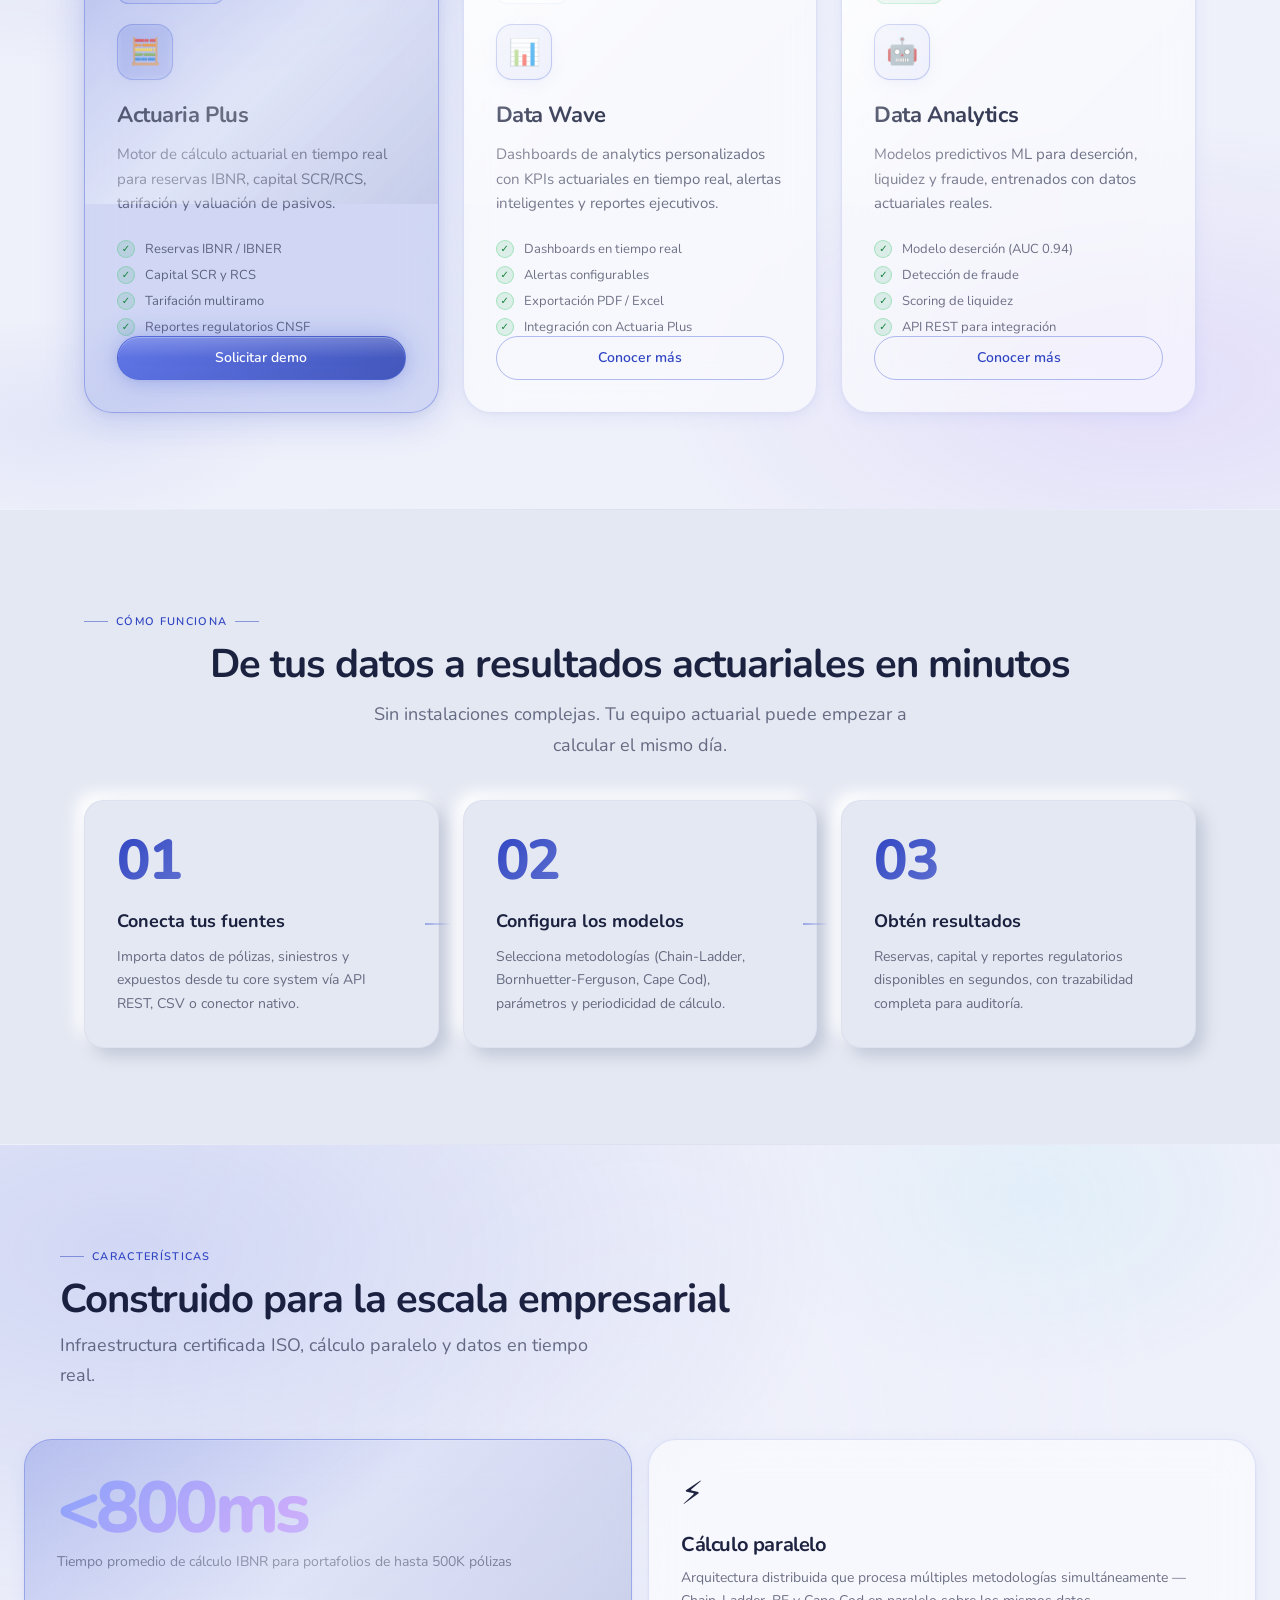
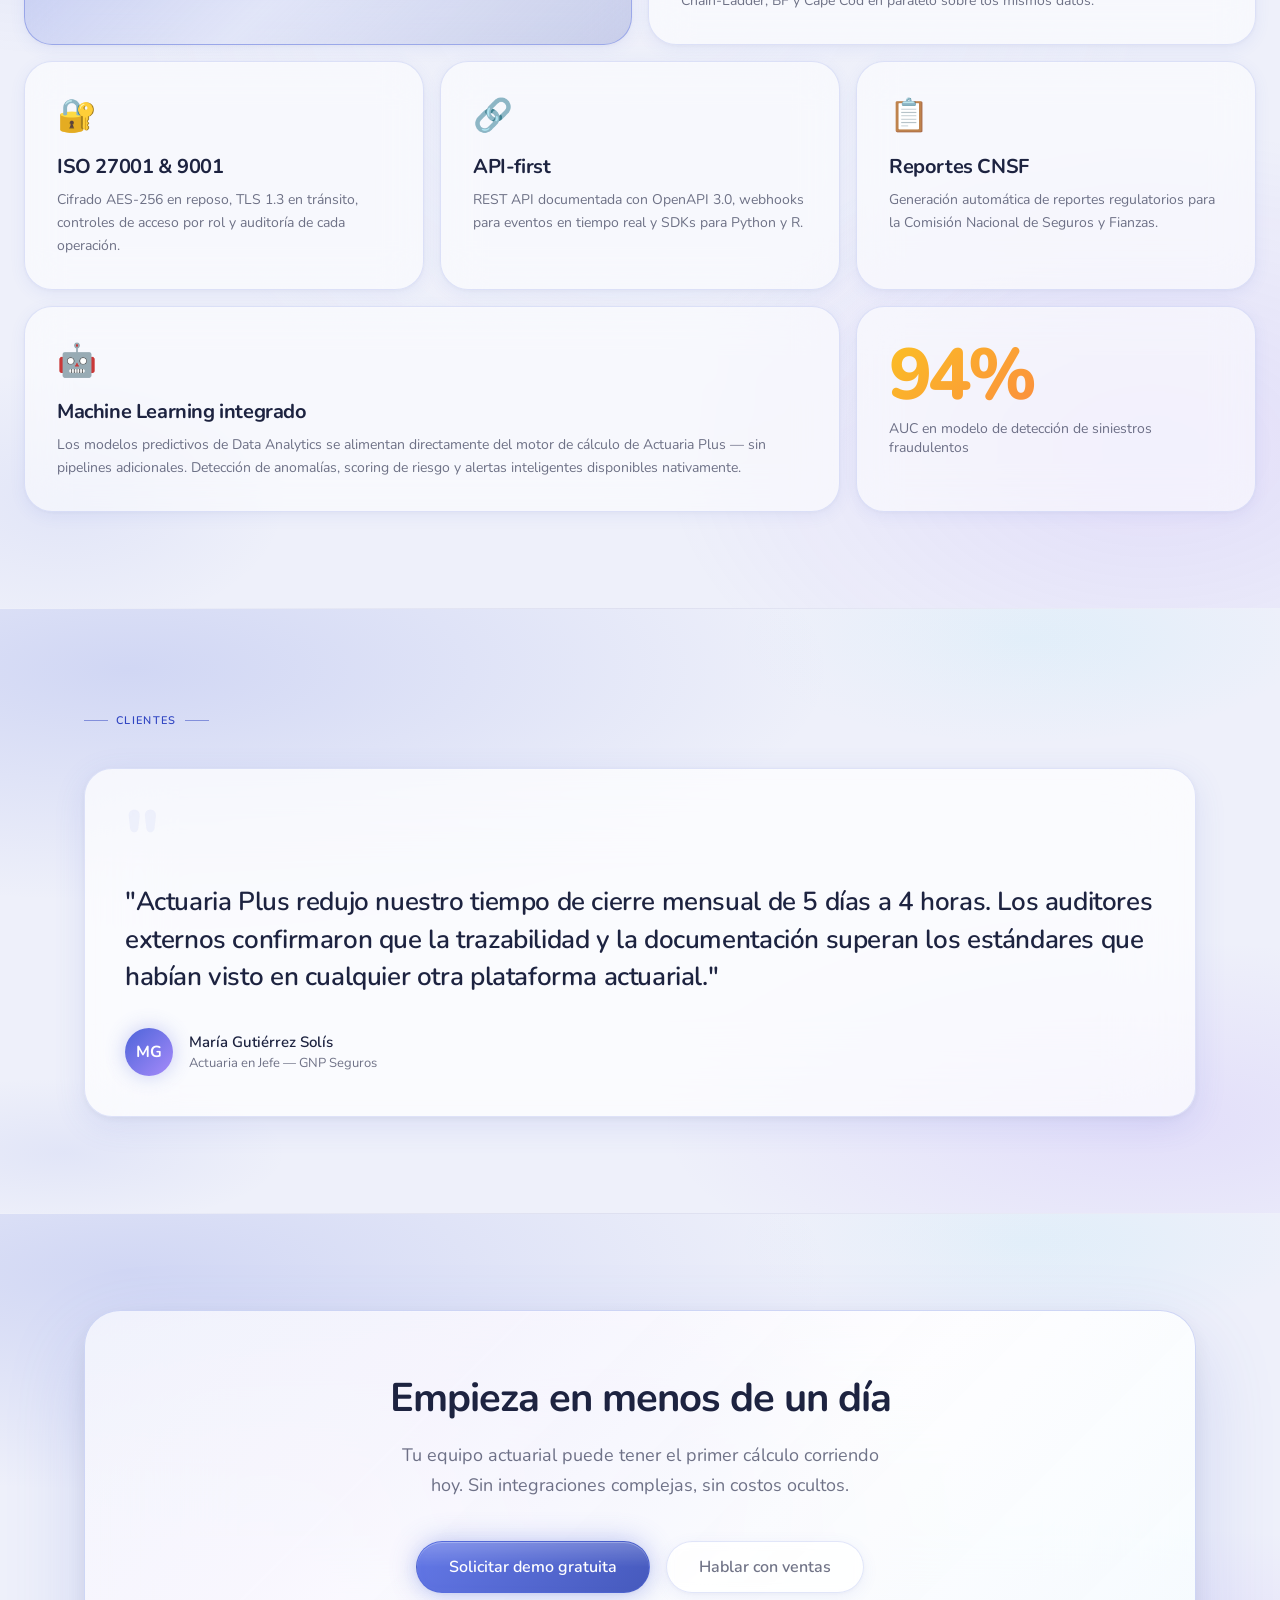
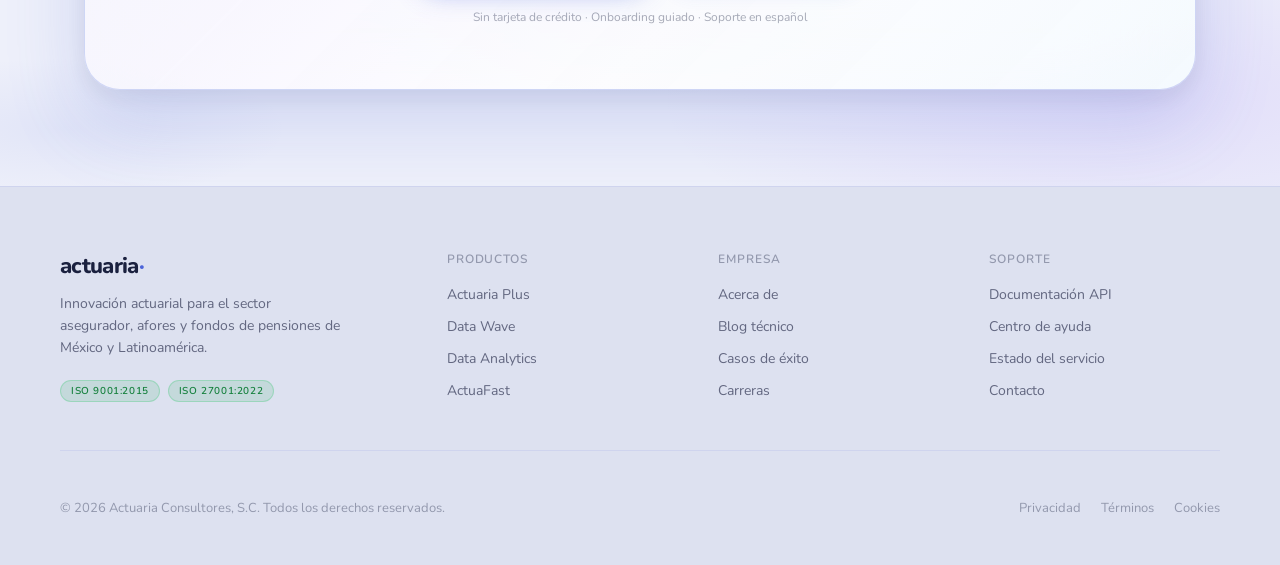
==== commit dec2d832: "feat: light/dark mode tokens + theme toggle on landing" ====
--- a/demo-landing.html
+++ b/demo-landing.html
@@ -1,5 +1,5 @@
 <!DOCTYPE html>
-<html lang="es">
+<html lang="es" data-theme="dark">
 <head>
   <meta charset="UTF-8">
   <meta name="viewport" content="width=device-width, initial-scale=1.0">
@@ -10,58 +10,64 @@
   <style>
     /* ─── Reset ─────────────────────────────────────────── */
     *, *::before, *::after { box-sizing: border-box; margin: 0; padding: 0; }
-    html { scroll-behavior: smooth; font-size: 16px; }
+    html { scroll-behavior: smooth; }
     body {
       font-family: var(--font-sans);
-      background: #07102a;
+      background: var(--page-bg);
       color: var(--text-primary);
       overflow-x: hidden;
-    }
-
-    /* ─── Aurora mesh background ─────────────────────────── */
-    .aurora {
-      position: relative;
-      background: #07102a;
-    }
+      transition: background var(--t-slow) var(--ease-glass),
+                  color var(--t-slow) var(--ease-glass);
+    }
+
+    /* ─── Global theme transition ─────────────────────────── */
+    *, *::before, *::after {
+      transition-property: background-color, border-color, box-shadow, color;
+      transition-duration: 300ms;
+      transition-timing-function: var(--ease-glass);
+    }
+    /* Opt out elements where transition looks wrong */
+    .btn, a, input { transition-property: all; }
+
+    /* ─── Aurora mesh ─────────────────────────────────────── */
+    .aurora { position: relative; background: var(--page-bg); }
     .aurora::before {
-      content: '';
-      position: absolute; inset: 0;
+      content: ''; position: absolute; inset: 0;
       pointer-events: none; z-index: 0;
       background:
-        radial-gradient(ellipse 100% 70% at 10% 10%, rgba(76,100,217,.42) 0%, transparent 55%),
-        radial-gradient(ellipse 70%  55% at 90% 85%, rgba(139,92,246,.28)  0%, transparent 55%),
-        radial-gradient(ellipse 55%  80% at 50% 30%, rgba(21,31,71,.82)    0%, transparent 75%),
-        radial-gradient(ellipse 45%  35% at 80% 05%, rgba(34,211,238,.12)  0%, transparent 50%),
-        radial-gradient(ellipse 35%  25% at 05% 90%, rgba(76,100,217,.18)  0%, transparent 50%);
+        radial-gradient(ellipse 100% 70% at 10% 10%, var(--aurora-c1) 0%, transparent 55%),
+        radial-gradient(ellipse  70% 55% at 90% 85%, var(--aurora-c2) 0%, transparent 55%),
+        radial-gradient(ellipse  55% 80% at 50% 30%, var(--aurora-c3) 0%, transparent 75%),
+        radial-gradient(ellipse  45% 35% at 80% 05%, var(--aurora-c4) 0%, transparent 50%),
+        radial-gradient(ellipse  35% 25% at 05% 90%, var(--aurora-c5) 0%, transparent 50%);
     }
     .aurora > * { position: relative; z-index: 1; }
 
-    .neu-section { background: var(--neu-bg); }
-    .dark-section { background: #050e24; }
+    .neu-section   { background: var(--page-bg-neu); }
+    .dark-section  { background: var(--page-bg-dark); }
 
     /* ─── Layout ─────────────────────────────────────────── */
-    .container { max-width: 1160px; margin: 0 auto; padding: 0 var(--sp-24); }
+    .container      { max-width: 1160px; margin: 0 auto; padding: 0 var(--sp-24); }
     .container-wide { max-width: 1360px; margin: 0 auto; padding: 0 var(--sp-24); }
-    .section { padding: var(--sp-96) 0; }
-
-    .grid-2 { display: grid; grid-template-columns: repeat(2, 1fr); gap: var(--sp-24); }
-    .grid-3 { display: grid; grid-template-columns: repeat(3, 1fr); gap: var(--sp-24); }
-    .grid-4 { display: grid; grid-template-columns: repeat(4, 1fr); gap: var(--sp-24); }
-    @media (max-width: 960px)  { .grid-3 { grid-template-columns: 1fr; } .grid-2 { grid-template-columns: 1fr; } }
+    .section        { padding: var(--sp-96) 0; }
+
+    .grid-2 { display: grid; grid-template-columns: repeat(2,1fr); gap: var(--sp-24); }
+    .grid-3 { display: grid; grid-template-columns: repeat(3,1fr); gap: var(--sp-24); }
+    .grid-4 { display: grid; grid-template-columns: repeat(4,1fr); gap: var(--sp-24); }
+    @media (max-width: 960px)  { .grid-3, .grid-2 { grid-template-columns: 1fr; } }
     @media (max-width: 1100px) { .grid-4 { grid-template-columns: repeat(2,1fr); } }
     @media (max-width: 680px)  { .grid-4 { grid-template-columns: 1fr; } }
 
-    .flex { display: flex; }
-    .items-center { align-items: center; }
+    .flex            { display: flex; }
+    .items-center    { align-items: center; }
     .justify-between { justify-content: space-between; }
-    .justify-center { justify-content: center; }
-    .flex-wrap { flex-wrap: wrap; }
-    .flex-col { flex-direction: column; }
+    .justify-center  { justify-content: center; }
+    .flex-wrap       { flex-wrap: wrap; }
+    .flex-col        { flex-direction: column; }
     .gap-8  { gap: var(--sp-8);  }
     .gap-12 { gap: var(--sp-12); }
     .gap-16 { gap: var(--sp-16); }
     .gap-24 { gap: var(--sp-24); }
-    .gap-32 { gap: var(--sp-32); }
     .mb-8   { margin-bottom: var(--sp-8);  }
     .mb-12  { margin-bottom: var(--sp-12); }
     .mb-16  { margin-bottom: var(--sp-16); }
@@ -69,13 +75,11 @@
     .mb-24  { margin-bottom: var(--sp-24); }
     .mb-32  { margin-bottom: var(--sp-32); }
     .mb-40  { margin-bottom: var(--sp-40); }
-    .mt-8   { margin-top: var(--sp-8);  }
-    .mt-16  { margin-top: var(--sp-16); }
     .mt-32  { margin-top: var(--sp-32); }
     .w-100  { width: 100%; }
     .text-center { text-align: center; }
 
-    /* ─── Eyebrow ────────────────────────────────────────── */
+    /* ─── Typography ─────────────────────────────────────── */
     .eyebrow {
       display: inline-flex; align-items: center; gap: var(--sp-8);
       font-size: 11px; font-weight: var(--fw-semi);
@@ -84,23 +88,9 @@
     }
     .eyebrow-bar { display: block; width: 24px; height: 1px; background: currentColor; opacity: .5; }
 
-    /* ─── Section titles ─────────────────────────────────── */
-    .title-xl {
-      font-size: clamp(36px, 4.5vw, 56px);
-      font-weight: var(--fw-display); line-height: 1.08; letter-spacing: -.035em;
-    }
-    .title-lg {
-      font-size: clamp(28px, 3.5vw, 40px);
-      font-weight: var(--fw-bold); line-height: 1.15; letter-spacing: -.025em;
-    }
-    .title-md {
-      font-size: clamp(22px, 2.5vw, 28px);
-      font-weight: var(--fw-bold); line-height: 1.2; letter-spacing: -.02em;
-    }
-    .subtitle {
-      font-size: clamp(15px, 1.8vw, 18px);
-      color: var(--text-secondary); line-height: 1.7; max-width: 560px;
-    }
+    .title-xl  { font-size: clamp(36px,4.5vw,56px); font-weight: var(--fw-display); line-height: 1.08; letter-spacing: -.035em; }
+    .title-lg  { font-size: clamp(28px,3.5vw,40px); font-weight: var(--fw-bold);    line-height: 1.15; letter-spacing: -.025em; }
+    .subtitle  { font-size: clamp(15px,1.8vw,18px); color: var(--text-secondary); line-height: 1.7; max-width: 560px; }
 
     .gradient-text {
       background: linear-gradient(135deg, #8aa5ff 0%, #b78bfa 45%, #38d4f4 100%);
@@ -111,32 +101,61 @@
       -webkit-background-clip: text; -webkit-text-fill-color: transparent; background-clip: text;
     }
 
-    /* ─── Divider ────────────────────────────────────────── */
-    .divider { height: 1px; background: linear-gradient(90deg, transparent, rgba(255,255,255,.07), transparent); }
+    .divider { height: 1px; background: linear-gradient(90deg, transparent, rgba(128,128,180,.15), transparent); }
+
+    /* ══════════════════════════════════════════════════════
+       THEME TOGGLE
+    ══════════════════════════════════════════════════════ */
+    .theme-toggle {
+      display: flex; align-items: center; gap: 0;
+      background: var(--glass-card);
+      backdrop-filter: var(--blur-sm);
+      border: var(--glass-border-sm);
+      border-radius: var(--r-full);
+      padding: 3px;
+      box-shadow: var(--glass-shadow-sm);
+      cursor: pointer;
+    }
+    .theme-toggle-btn {
+      display: flex; align-items: center; justify-content: center;
+      width: 34px; height: 34px; border-radius: var(--r-full);
+      border: none; background: transparent; cursor: pointer;
+      font-size: 16px; color: var(--text-secondary);
+      transition: all var(--t-base) var(--ease-spring);
+      position: relative;
+    }
+    .theme-toggle-btn.active {
+      background: var(--glass-brand);
+      border: var(--glass-border-brand);
+      color: var(--text-brand);
+      box-shadow: var(--neu-glow-brand);
+    }
+    /* Sun icon */
+    .icon-sun  { line-height: 1; }
+    .icon-moon { line-height: 1; }
 
     /* ══════════════════════════════════════════════════════
        NAV
     ══════════════════════════════════════════════════════ */
     .glass-nav {
       position: sticky; top: 0; z-index: 100;
-      padding: 14px var(--sp-24);
-      background: rgba(7,16,42,.72);
+      padding: 12px var(--sp-24);
+      background: var(--glass-nav);
       backdrop-filter: var(--blur-md); -webkit-backdrop-filter: var(--blur-md);
       border-bottom: var(--glass-border-xs);
       box-shadow: var(--glass-shadow-sm);
     }
-    .nav-inner { max-width: 1160px; margin: 0 auto; display: flex; align-items: center; justify-content: space-between; }
+    .nav-inner { max-width: 1160px; margin: 0 auto; display: flex; align-items: center; justify-content: space-between; gap: var(--sp-16); }
     .nav-logo { display: flex; align-items: center; gap: var(--sp-10); text-decoration: none; }
     .nav-logo-word { font-size: 20px; font-weight: var(--fw-display); letter-spacing: -.03em; color: var(--text-primary); }
-    .nav-logo-dot { color: var(--brand-indigo); }
+    .nav-logo-dot  { color: var(--brand-indigo); }
     .nav-links { display: flex; align-items: center; gap: 2px; list-style: none; }
     .nav-links a {
       color: var(--text-secondary); text-decoration: none; font-size: 14px; font-weight: var(--fw-medium);
       padding: var(--sp-8) var(--sp-12); border-radius: var(--r-md);
-      transition: color 150ms, background 150ms;
-    }
-    .nav-links a:hover { color: var(--text-primary); background: rgba(255,255,255,.07); }
-    .nav-actions { display: flex; gap: var(--sp-8); }
+    }
+    .nav-links a:hover { color: var(--text-primary); background: rgba(128,128,200,.10); }
+    .nav-right { display: flex; align-items: center; gap: var(--sp-10); }
 
     /* ══════════════════════════════════════════════════════
        BUTTONS
@@ -147,7 +166,6 @@
       font-family: var(--font-sans); font-size: 14px; font-weight: var(--fw-semi); line-height: 1;
       border: none; border-radius: var(--r-xl); cursor: pointer;
       text-decoration: none; white-space: nowrap;
-      transition: all var(--t-base) var(--ease-glass);
       position: relative; overflow: hidden;
     }
     .btn-sm  { font-size: 13px; padding: var(--sp-8)  var(--sp-16); min-height: 36px; }
@@ -157,23 +175,21 @@
     .btn-primary {
       background: linear-gradient(135deg, rgba(90,112,230,.94), rgba(58,79,184,.94));
       backdrop-filter: var(--blur-sm); border: var(--glass-border-brand); color: #fff;
-      box-shadow: var(--glass-shadow-sm), 0 0 28px rgba(76,100,217,.36), inset 0 1px 0 rgba(255,255,255,.28);
+      box-shadow: var(--glass-shadow-sm), 0 0 28px rgba(76,100,217,.32), inset 0 1px 0 rgba(255,255,255,.26);
     }
     .btn-primary::before {
       content: ''; position: absolute; top: 0; left: 0; right: 0; height: 50%;
       background: linear-gradient(180deg, rgba(255,255,255,.22) 0%, transparent 100%); pointer-events: none;
     }
-    .btn-primary:hover {
-      box-shadow: var(--glass-shadow-md), 0 0 44px rgba(76,100,217,.54), inset 0 1px 0 rgba(255,255,255,.32);
-      transform: translateY(-1px);
-    }
+    .btn-primary:hover { box-shadow: var(--glass-shadow-md), 0 0 44px rgba(76,100,217,.50), inset 0 1px 0 rgba(255,255,255,.30); transform: translateY(-1px); }
     .btn-primary:active { transform: translateY(0); }
 
     .btn-ghost {
-      background: rgba(255,255,255,.06); backdrop-filter: var(--blur-xs);
+      background: var(--glass-card); backdrop-filter: var(--blur-xs);
       border: var(--glass-border-sm); color: var(--text-secondary);
-    }
-    .btn-ghost:hover { background: rgba(255,255,255,.11); color: var(--text-primary); border: var(--glass-border-md); }
+      box-shadow: var(--glass-shadow-sm);
+    }
+    .btn-ghost:hover { background: var(--glass-card-md); color: var(--text-primary); border: var(--glass-border-md); }
 
     .btn-outline-brand {
       background: transparent; border: var(--glass-border-brand);
@@ -185,7 +201,6 @@
        HERO
     ══════════════════════════════════════════════════════ */
     .hero { padding: 120px 0 96px; }
-
     .hero-pill {
       display: inline-flex; align-items: center; gap: var(--sp-8);
       padding: var(--sp-8) var(--sp-20);
@@ -203,64 +218,46 @@
       0%, 100% { opacity: 1; box-shadow: 0 0 8px var(--brand-indigo); }
       50%       { opacity: .5; box-shadow: 0 0 18px var(--brand-indigo); }
     }
-
-    .hero-title { margin-bottom: var(--sp-24); }
-
-    .hero-sub { margin-bottom: var(--sp-40); }
-
     .hero-actions { display: flex; align-items: center; gap: var(--sp-16); flex-wrap: wrap; }
 
     /* Dashboard mockup */
-    .hero-visual {
-      position: relative;
-      margin-top: var(--sp-64);
-    }
+    .hero-visual { position: relative; margin-top: var(--sp-64); }
     .mockup-frame {
-      background: rgba(255,255,255,.05);
-      backdrop-filter: var(--blur-md); -webkit-backdrop-filter: var(--blur-md);
-      border: var(--glass-border-sm);
-      border-radius: var(--r-2xl);
-      overflow: hidden;
-      box-shadow: var(--glass-shadow-xl), 0 0 100px rgba(76,100,217,.18);
+      background: var(--glass-card-md); backdrop-filter: var(--blur-md);
+      border: var(--glass-border-sm); border-radius: var(--r-2xl); overflow: hidden;
+      box-shadow: var(--glass-shadow-xl), 0 0 100px rgba(76,100,217,.14);
       position: relative;
     }
     .mockup-frame::before {
       content: ''; position: absolute; top: 0; left: 0; right: 0; height: 1px;
-      background: linear-gradient(90deg, transparent, rgba(255,255,255,.28), transparent);
+      background: linear-gradient(90deg, transparent, rgba(255,255,255,.24), transparent);
     }
     .mockup-topbar {
       display: flex; align-items: center; gap: var(--sp-12);
-      padding: 14px var(--sp-20);
-      background: rgba(255,255,255,.04);
-      border-bottom: var(--glass-border-xs);
+      padding: 12px var(--sp-20);
+      background: rgba(128,128,200,.06); border-bottom: var(--glass-border-xs);
     }
     .mockup-dots { display: flex; gap: 7px; }
-    .mockup-dot {
-      width: 12px; height: 12px; border-radius: 50%;
-      background: rgba(255,255,255,.15);
-    }
+    .mockup-dot  { width: 12px; height: 12px; border-radius: 50%; background: rgba(128,128,200,.20); }
     .mockup-dot:nth-child(1) { background: rgba(255,100,100,.55); }
     .mockup-dot:nth-child(2) { background: rgba(255,200,60,.55); }
     .mockup-dot:nth-child(3) { background: rgba(80,220,120,.55); }
     .mockup-url {
       flex: 1; padding: 5px 14px;
-      background: rgba(255,255,255,.06); border: var(--glass-border-xs);
-      border-radius: var(--r-full);
-      font-size: 12px; color: var(--text-tertiary);
+      background: rgba(128,128,200,.08); border: var(--glass-border-xs);
+      border-radius: var(--r-full); font-size: 12px; color: var(--text-tertiary);
     }
     .mockup-body { padding: var(--sp-24); }
 
-    /* KPI strip inside mockup */
-    .kpi-strip { display: grid; grid-template-columns: repeat(4, 1fr); gap: var(--sp-12); margin-bottom: var(--sp-20); }
+    .kpi-strip { display: grid; grid-template-columns: repeat(4,1fr); gap: var(--sp-12); margin-bottom: var(--sp-20); }
     .kpi-cell {
       background: var(--glass-card); backdrop-filter: var(--blur-sm);
       border: var(--glass-border-xs); border-radius: var(--r-lg);
-      padding: var(--sp-16) var(--sp-16) var(--sp-12);
-      position: relative; overflow: hidden;
+      padding: var(--sp-16) var(--sp-16) var(--sp-12); position: relative; overflow: hidden;
     }
     .kpi-cell::after {
       content: ''; position: absolute; top: 0; left: 0; right: 0; height: 40%;
-      background: linear-gradient(180deg, rgba(255,255,255,.08) 0%, transparent 100%);
+      background: var(--glass-shine-top); pointer-events: none;
     }
     .kpi-label { font-size: 10px; color: var(--text-tertiary); font-weight: var(--fw-semi); letter-spacing: .06em; text-transform: uppercase; margin-bottom: 6px; }
     .kpi-value { font-size: 22px; font-weight: var(--fw-display); letter-spacing: -.03em; line-height: 1; }
@@ -268,66 +265,56 @@
     .up   { color: var(--text-success); }
     .warn { color: var(--text-warning); }
 
-    /* Chart placeholder inside mockup */
-    .chart-area {
-      display: grid; grid-template-columns: 2fr 1fr; gap: var(--sp-12);
-    }
+    .chart-area { display: grid; grid-template-columns: 2fr 1fr; gap: var(--sp-12); }
     .chart-card {
       background: var(--glass-card); backdrop-filter: var(--blur-sm);
-      border: var(--glass-border-xs); border-radius: var(--r-lg);
-      padding: var(--sp-16); overflow: hidden;
+      border: var(--glass-border-xs); border-radius: var(--r-lg); padding: var(--sp-16); overflow: hidden;
     }
     .chart-label { font-size: 11px; font-weight: var(--fw-semi); color: var(--text-secondary); margin-bottom: var(--sp-12); }
-    .chart-bars { display: flex; align-items: flex-end; gap: 6px; height: 72px; }
+    .chart-bars  { display: flex; align-items: flex-end; gap: 6px; height: 72px; }
     .bar {
       flex: 1; border-radius: 4px 4px 0 0;
       background: linear-gradient(180deg, rgba(76,100,217,.80) 0%, rgba(76,100,217,.35) 100%);
-      transition: height .4s var(--ease-spring);
     }
     .bar:nth-child(3) { background: linear-gradient(180deg, rgba(138,165,255,.90) 0%, rgba(76,100,217,.50) 100%); }
     .ring-chart { display: flex; align-items: center; justify-content: center; height: 72px; }
     .ring {
       width: 72px; height: 72px; border-radius: 50%;
-      background: conic-gradient(var(--brand-indigo) 0% 68%, rgba(255,255,255,.10) 68% 100%);
+      background: conic-gradient(var(--brand-indigo) 0% 68%, rgba(128,128,200,.15) 68% 100%);
       display: flex; align-items: center; justify-content: center;
-      box-shadow: 0 0 20px rgba(76,100,217,.30);
-      position: relative;
+      box-shadow: 0 0 20px rgba(76,100,217,.28); position: relative;
     }
     .ring-inner {
       width: 48px; height: 48px; border-radius: 50%;
-      background: #07102a;
+      background: var(--page-bg);
       display: flex; align-items: center; justify-content: center;
       font-size: 13px; font-weight: var(--fw-display);
     }
 
     /* ══════════════════════════════════════════════════════
-       SOCIAL PROOF / STATS BAR
+       STATS BAR
     ══════════════════════════════════════════════════════ */
     .stats-bar {
       padding: var(--sp-48) 0;
-      background: rgba(255,255,255,.025);
+      background: var(--glass-card);
       backdrop-filter: var(--blur-sm);
       border-top: var(--glass-border-xs);
       border-bottom: var(--glass-border-xs);
     }
-    .stats-grid { display: grid; grid-template-columns: repeat(4, 1fr); gap: var(--sp-32); text-align: center; }
+    .stats-grid { display: grid; grid-template-columns: repeat(4,1fr); gap: var(--sp-32); text-align: center; }
     @media (max-width: 680px) { .stats-grid { grid-template-columns: repeat(2,1fr); gap: var(--sp-24); } }
     .stat-number { font-size: clamp(32px,4vw,48px); font-weight: var(--fw-display); letter-spacing: -.04em; line-height: 1; margin-bottom: 6px; }
     .stat-label  { font-size: 13px; color: var(--text-secondary); font-weight: var(--fw-medium); }
-    .stat-divider { width: 1px; background: rgba(255,255,255,.07); }
-    @media (max-width: 680px) { .stat-divider { display: none; } }
-
-    /* ══════════════════════════════════════════════════════
-       PRODUCTS
+
+    /* ══════════════════════════════════════════════════════
+       PRODUCT CARDS
     ══════════════════════════════════════════════════════ */
     .product-card {
-      background: var(--glass-card);
-      backdrop-filter: var(--blur-md); -webkit-backdrop-filter: var(--blur-md);
+      background: var(--glass-card); backdrop-filter: var(--blur-md);
       border: var(--glass-border-sm); border-radius: var(--r-2xl);
-      padding: var(--sp-32);
-      position: relative; overflow: hidden;
-      transition: transform var(--t-base) var(--ease-spring), box-shadow var(--t-base) var(--ease-glass);
+      padding: var(--sp-32); position: relative; overflow: hidden;
       display: flex; flex-direction: column;
+      box-shadow: var(--glass-shadow-sm);
     }
     .product-card::before {
       content: ''; position: absolute; top: 0; left: 0; right: 0; height: 1px;
@@ -337,13 +324,10 @@
       content: ''; position: absolute; top: 0; left: 0; width: 100%; height: 55%;
       background: var(--glass-shine-diag); pointer-events: none;
     }
-    .product-card:hover {
-      transform: translateY(-6px);
-      box-shadow: var(--glass-shadow-lg), 0 0 40px rgba(76,100,217,.15);
-    }
+    .product-card:hover { transform: translateY(-6px); box-shadow: var(--glass-shadow-lg); }
     .product-card.featured {
-      background: rgba(76,100,217,.22); border: var(--glass-border-brand);
-      box-shadow: var(--glass-shadow-md), 0 0 48px rgba(76,100,217,.20);
+      background: rgba(76,100,217,.18); border: var(--glass-border-brand);
+      box-shadow: var(--glass-shadow-md), 0 0 48px rgba(76,100,217,.16);
     }
     .product-card.featured::after { background: var(--glass-refraction); }
 
@@ -353,51 +337,40 @@
       border-radius: var(--r-full); margin-bottom: var(--sp-20); align-self: flex-start;
     }
     .badge-brand   { background: var(--glass-brand);   border: var(--glass-border-brand); color: var(--text-brand); }
-    .badge-neutral { background: rgba(255,255,255,.07); border: var(--glass-border-xs);   color: var(--text-secondary); }
-    .badge-new     { background: rgba(34,197,94,.18);   border: 1px solid rgba(34,197,94,.32); color: var(--text-success); }
+    .badge-neutral { background: var(--glass-card);     border: var(--glass-border-xs);   color: var(--text-secondary); }
+    .badge-new     { background: var(--glass-success);  border: 1px solid rgba(34,197,94,.32); color: var(--text-success); }
 
     .product-icon {
-      width: 56px; height: 56px; border-radius: var(--r-lg);
-      display: flex; align-items: center; justify-content: center; font-size: 26px;
+      width: 56px; height: 56px; border-radius: var(--r-lg); font-size: 26px;
+      display: flex; align-items: center; justify-content: center;
       margin-bottom: var(--sp-20);
       background: var(--glass-brand); border: var(--glass-border-brand);
-      backdrop-filter: var(--blur-xs);
-      box-shadow: var(--glass-shadow-sm);
-    }
-    .product-title { font-size: 22px; font-weight: var(--fw-bold); letter-spacing: -.02em; margin-bottom: var(--sp-12); }
-    .product-desc  { font-size: 15px; color: var(--text-secondary); line-height: 1.65; flex: 1; margin-bottom: var(--sp-24); }
-
+      backdrop-filter: var(--blur-xs); box-shadow: var(--glass-shadow-sm);
+    }
+    .product-title   { font-size: 22px; font-weight: var(--fw-bold); letter-spacing: -.02em; margin-bottom: var(--sp-12); }
+    .product-desc    { font-size: 15px; color: var(--text-secondary); line-height: 1.65; flex: 1; margin-bottom: var(--sp-24); }
     .product-features { display: flex; flex-direction: column; gap: var(--sp-8); margin-bottom: var(--sp-28); }
-    .product-feature  {
-      display: flex; align-items: center; gap: var(--sp-10);
-      font-size: 13px; color: var(--text-secondary);
-    }
+    .product-feature  { display: flex; align-items: center; gap: var(--sp-10); font-size: 13px; color: var(--text-secondary); }
     .feature-check {
       width: 18px; height: 18px; border-radius: 50%; flex-shrink: 0;
-      background: rgba(34,197,94,.18); border: 1px solid rgba(34,197,94,.32);
+      background: var(--glass-success); border: 1px solid rgba(34,197,94,.30);
       display: flex; align-items: center; justify-content: center;
       font-size: 10px; color: var(--text-success);
     }
     .product-cta { margin-top: auto; }
 
     /* ══════════════════════════════════════════════════════
-       HOW IT WORKS
+       HOW IT WORKS — Neu steps
     ══════════════════════════════════════════════════════ */
     .step-card {
-      background: var(--neu-bg);
-      border: 1px solid rgba(255,255,255,.04);
-      border-radius: var(--r-xl);
-      padding: var(--sp-32);
-      box-shadow: var(--neu-md);
-      position: relative;
-      transition: all var(--t-base) var(--ease-spring);
+      background: var(--neu-bg); border: 1px solid rgba(128,128,200,.08);
+      border-radius: var(--r-xl); padding: var(--sp-32);
+      box-shadow: var(--neu-md); position: relative;
     }
     .step-card:hover { box-shadow: var(--neu-lg), var(--neu-glow-brand); transform: translateY(-2px); }
-
     .step-number {
-      font-size: 56px; font-weight: var(--fw-display); letter-spacing: -.04em;
-      line-height: 1; margin-bottom: var(--sp-20);
-      background: linear-gradient(135deg, rgba(138,165,255,.50) 0%, rgba(76,100,217,.20) 100%);
+      font-size: 56px; font-weight: var(--fw-display); letter-spacing: -.04em; line-height: 1; margin-bottom: var(--sp-20);
+      background: linear-gradient(135deg, var(--text-brand) 0%, rgba(76,100,217,.30) 100%);
       -webkit-background-clip: text; -webkit-text-fill-color: transparent; background-clip: text;
     }
     .step-title { font-size: 18px; font-weight: var(--fw-bold); margin-bottom: var(--sp-12); }
@@ -405,53 +378,40 @@
     .step-connector {
       position: absolute; right: -13px; top: 50%; transform: translateY(-50%);
       width: 26px; height: 2px;
-      background: linear-gradient(90deg, rgba(76,100,217,.50), transparent);
-      z-index: 2;
-    }
-
-    /* ══════════════════════════════════════════════════════
-       FEATURES BENTO
+      background: linear-gradient(90deg, rgba(76,100,217,.50), transparent); z-index: 2;
+    }
+
+    /* ══════════════════════════════════════════════════════
+       BENTO GRID
     ══════════════════════════════════════════════════════ */
     .bento {
-      display: grid;
-      grid-template-columns: repeat(6, 1fr);
-      grid-template-rows: auto auto;
-      gap: var(--sp-16);
-    }
-    @media (max-width: 900px) { .bento { grid-template-columns: 1fr; } .bento > * { grid-column: span 1 !important; grid-row: span 1 !important; } }
+      display: grid; grid-template-columns: repeat(6,1fr);
+      grid-template-rows: auto auto; gap: var(--sp-16);
+    }
+    @media (max-width: 900px) { .bento { grid-template-columns: 1fr; } .bento > * { grid-column: span 1 !important; } }
 
     .bento-cell {
       background: var(--glass-card); backdrop-filter: var(--blur-md);
       border: var(--glass-border-sm); border-radius: var(--r-2xl);
       padding: var(--sp-32); overflow: hidden; position: relative;
-      transition: transform var(--t-base) var(--ease-spring), box-shadow var(--t-base) var(--ease-glass);
+      box-shadow: var(--glass-shadow-sm);
     }
     .bento-cell::before {
       content: ''; position: absolute; top: 0; left: 0; right: 0; height: 1px;
       background: linear-gradient(90deg, transparent, rgba(255,255,255,.18), transparent);
     }
     .bento-cell:hover { transform: translateY(-3px); box-shadow: var(--glass-shadow-md); }
-
     .bento-cell.span-3 { grid-column: span 3; }
     .bento-cell.span-2 { grid-column: span 2; }
     .bento-cell.span-4 { grid-column: span 4; }
-    .bento-cell.span-6 { grid-column: span 6; }
-
-    .bento-cell.accent {
-      background: rgba(76,100,217,.20); border: var(--glass-border-brand);
-    }
-    .bento-cell.accent::after {
-      content: ''; position: absolute; top: 0; left: 0; width: 100%; height: 100%;
-      background: var(--glass-refraction); pointer-events: none;
-    }
-
-    .bento-icon { font-size: 32px; margin-bottom: var(--sp-16); }
-    .bento-title { font-size: 20px; font-weight: var(--fw-bold); letter-spacing: -.02em; margin-bottom: var(--sp-8); }
-    .bento-desc  { font-size: 14px; color: var(--text-secondary); line-height: 1.65; }
-
-    /* Big stat inside bento */
-    .bento-stat { font-size: clamp(48px, 6vw, 72px); font-weight: var(--fw-display); letter-spacing: -.05em; line-height: 1; }
-    .bento-stat-label { font-size: 14px; color: var(--text-secondary); margin-top: var(--sp-8); }
+    .bento-cell.accent { background: rgba(76,100,217,.16); border: var(--glass-border-brand); }
+    .bento-cell.accent::after { content: ''; position: absolute; top: 0; left: 0; width: 100%; height: 100%; background: var(--glass-refraction); pointer-events: none; }
+
+    .bento-icon        { font-size: 32px; margin-bottom: var(--sp-16); }
+    .bento-title       { font-size: 20px; font-weight: var(--fw-bold); letter-spacing: -.02em; margin-bottom: var(--sp-8); }
+    .bento-desc        { font-size: 14px; color: var(--text-secondary); line-height: 1.65; }
+    .bento-stat        { font-size: clamp(48px,6vw,72px); font-weight: var(--fw-display); letter-spacing: -.05em; line-height: 1; }
+    .bento-stat-label  { font-size: 14px; color: var(--text-secondary); margin-top: var(--sp-8); }
 
     /* ══════════════════════════════════════════════════════
        TESTIMONIAL
@@ -459,43 +419,39 @@
     .testimonial-card {
       background: var(--glass-card-md); backdrop-filter: var(--blur-lg);
       border: var(--glass-border-sm); border-radius: var(--r-2xl);
-      padding: var(--sp-40);
-      position: relative; overflow: hidden;
+      padding: var(--sp-40); position: relative; overflow: hidden;
+      box-shadow: var(--glass-shadow-md);
     }
     .testimonial-card::before {
       content: ''; position: absolute; top: 0; left: 0; right: 0; height: 1px;
       background: linear-gradient(90deg, transparent, rgba(255,255,255,.22), transparent);
     }
-    .testimonial-quote { font-size: clamp(22px,2.5vw,28px); font-weight: var(--fw-semi); line-height: 1.45; letter-spacing: -.015em; margin-bottom: var(--sp-32); color: var(--text-primary); }
+    .testimonial-quote { font-size: clamp(20px,2.5vw,26px); font-weight: var(--fw-semi); line-height: 1.45; letter-spacing: -.015em; margin-bottom: var(--sp-32); }
     .testimonial-author { display: flex; align-items: center; gap: var(--sp-16); }
     .author-avatar {
       width: 48px; height: 48px; border-radius: 50%;
       background: linear-gradient(135deg, var(--brand-indigo), #a78bfa);
       display: flex; align-items: center; justify-content: center;
-      font-size: 18px; font-weight: var(--fw-bold); color: #fff;
-      box-shadow: 0 0 20px rgba(76,100,217,.35);
+      font-size: 16px; font-weight: var(--fw-bold); color: #fff;
+      box-shadow: 0 0 20px rgba(76,100,217,.30); flex-shrink: 0;
     }
     .author-name { font-size: 15px; font-weight: var(--fw-semi); margin-bottom: 2px; }
     .author-role { font-size: 13px; color: var(--text-secondary); }
-    .quote-mark { font-size: 72px; font-weight: var(--fw-display); line-height: .8; color: rgba(76,100,217,.35); margin-bottom: var(--sp-16); }
-
-    /* ══════════════════════════════════════════════════════
-       CTA SECTION
-    ══════════════════════════════════════════════════════ */
-    .cta-section {
-      position: relative;
-      padding: var(--sp-96) 0;
-      overflow: hidden;
-    }
+    .quote-mark  { font-size: 72px; font-weight: var(--fw-display); line-height: .8; color: var(--glass-brand); margin-bottom: var(--sp-16); opacity: .6; }
+
+    /* ══════════════════════════════════════════════════════
+       CTA
+    ══════════════════════════════════════════════════════ */
+    .cta-section { position: relative; padding: var(--sp-96) 0; overflow: hidden; }
     .cta-glow {
       position: absolute; top: 50%; left: 50%; transform: translate(-50%,-50%);
       width: 600px; height: 400px; border-radius: 50%;
-      background: radial-gradient(ellipse, rgba(76,100,217,.30) 0%, transparent 70%);
+      background: radial-gradient(ellipse, rgba(76,100,217,.25) 0%, transparent 70%);
       pointer-events: none;
     }
     .cta-card {
-      background: var(--glass-card-md); backdrop-filter: var(--blur-xl);
-      border: var(--glass-border-md); border-radius: var(--r-3xl, 36px);
+      background: var(--glass-card-lg); backdrop-filter: var(--blur-xl);
+      border: var(--glass-border-md); border-radius: 36px;
       padding: var(--sp-64) var(--sp-80);
       text-align: center; position: relative; overflow: hidden;
       box-shadow: var(--glass-shadow-xl);
@@ -506,10 +462,9 @@
     }
     .cta-card::after {
       content: ''; position: absolute; top: 0; left: 0; width: 100%; height: 100%;
-      background: var(--glass-iridescent); pointer-events: none; opacity: .35;
+      background: var(--glass-iridescent); pointer-events: none; opacity: .30;
     }
     .cta-content { position: relative; z-index: 1; }
-    .cta-title   { margin-bottom: var(--sp-20); }
     .cta-sub     { font-size: 18px; color: var(--text-secondary); line-height: 1.65; max-width: 480px; margin: 0 auto var(--sp-40); }
     .cta-actions { display: flex; align-items: center; justify-content: center; gap: var(--sp-16); flex-wrap: wrap; }
     .cta-note    { font-size: 12px; color: var(--text-tertiary); margin-top: var(--sp-16); }
@@ -517,40 +472,29 @@
     /* ══════════════════════════════════════════════════════
        FOOTER
     ══════════════════════════════════════════════════════ */
-    .site-footer {
-      padding: var(--sp-64) var(--sp-24) var(--sp-48);
-      background: rgba(5,14,36,.95);
-      border-top: var(--glass-border-xs);
-    }
+    .site-footer { padding: var(--sp-64) var(--sp-24) var(--sp-48); background: var(--page-bg-dark); border-top: var(--glass-border-xs); }
     .footer-inner { max-width: 1160px; margin: 0 auto; }
     .footer-top {
-      display: grid; grid-template-columns: 1.5fr repeat(3, 1fr); gap: var(--sp-40);
-      margin-bottom: var(--sp-48);
-      padding-bottom: var(--sp-48);
-      border-bottom: var(--glass-border-xs);
+      display: grid; grid-template-columns: 1.5fr repeat(3,1fr); gap: var(--sp-40);
+      margin-bottom: var(--sp-48); padding-bottom: var(--sp-48); border-bottom: var(--glass-border-xs);
     }
     @media (max-width: 800px) { .footer-top { grid-template-columns: 1fr; } }
-
     .footer-brand-name { font-size: 22px; font-weight: var(--fw-display); letter-spacing: -.03em; margin-bottom: var(--sp-12); }
     .footer-tagline    { font-size: 14px; color: var(--text-secondary); line-height: 1.6; max-width: 280px; }
     .footer-cert       { display: flex; gap: var(--sp-8); flex-wrap: wrap; margin-top: var(--sp-20); }
     .cert-badge {
       padding: 3px 10px; font-size: 10px; font-weight: var(--fw-semi); letter-spacing: .06em;
-      border-radius: var(--r-full); background: rgba(34,197,94,.10);
-      border: 1px solid rgba(34,197,94,.25); color: var(--text-success);
-    }
-
-    .footer-col-title { font-size: 12px; font-weight: var(--fw-semi); letter-spacing: .08em; text-transform: uppercase; color: var(--text-tertiary); margin-bottom: var(--sp-16); }
+      border-radius: var(--r-full);
+      background: var(--glass-success); border: 1px solid rgba(34,197,94,.25); color: var(--text-success);
+    }
+    .footer-col-title  { font-size: 12px; font-weight: var(--fw-semi); letter-spacing: .08em; text-transform: uppercase; color: var(--text-tertiary); margin-bottom: var(--sp-16); }
     .footer-links-list { display: flex; flex-direction: column; gap: var(--sp-10); list-style: none; }
-    .footer-links-list a { font-size: 14px; color: var(--text-secondary); text-decoration: none; transition: color 150ms; }
+    .footer-links-list a { font-size: 14px; color: var(--text-secondary); text-decoration: none; }
     .footer-links-list a:hover { color: var(--text-brand); }
-
-    .footer-bottom {
-      display: flex; align-items: center; justify-content: space-between; flex-wrap: wrap; gap: var(--sp-16);
-    }
+    .footer-bottom { display: flex; align-items: center; justify-content: space-between; flex-wrap: wrap; gap: var(--sp-16); }
     .footer-copy   { font-size: 13px; color: var(--text-tertiary); }
     .footer-legal  { display: flex; gap: var(--sp-20); }
-    .footer-legal a { font-size: 13px; color: var(--text-tertiary); text-decoration: none; transition: color 150ms; }
+    .footer-legal a { font-size: 13px; color: var(--text-tertiary); text-decoration: none; }
     .footer-legal a:hover { color: var(--text-secondary); }
   </style>
 </head>
@@ -566,9 +510,17 @@
       <li><a href="#productos">Productos</a></li>
       <li><a href="#como-funciona">Cómo funciona</a></li>
       <li><a href="#caracteristicas">Características</a></li>
-      <li><a href="#empresa">Empresa</a></li>
     </ul>
-    <div class="nav-actions">
+    <div class="nav-right">
+      <!-- Theme toggle -->
+      <div class="theme-toggle" role="group" aria-label="Cambiar tema">
+        <button class="theme-toggle-btn active" id="btn-dark" onclick="setTheme('dark')" aria-label="Modo oscuro" title="Modo oscuro">
+          <span class="icon-moon">🌙</span>
+        </button>
+        <button class="theme-toggle-btn" id="btn-light" onclick="setTheme('light')" aria-label="Modo claro" title="Modo claro">
+          <span class="icon-sun">☀️</span>
+        </button>
+      </div>
       <a class="btn btn-ghost btn-sm btn-pill" href="#">Iniciar sesión</a>
       <a class="btn btn-primary btn-sm btn-pill" href="#contacto">Solicitar demo</a>
     </div>
@@ -576,23 +528,20 @@
 </nav>
 
 <!-- ═══════ HERO ═══════ -->
-<header class="section aurora hero" role="banner" aria-label="Encabezado principal">
+<header class="section aurora hero" aria-label="Encabezado principal">
   <div class="container text-center">
     <div class="hero-pill">
       <span class="hero-pill-dot"></span>
       40 años de liderazgo actuarial en México
     </div>
-
-    <h1 class="hero-title title-xl">
+    <h1 class="title-xl mb-24">
       Inteligencia actuarial<br>
       <span class="gradient-text">para decisiones que importan</span>
     </h1>
-
-    <p class="hero-sub subtitle" style="margin: 0 auto var(--sp-40);">
+    <p class="subtitle mb-40" style="margin: 0 auto var(--sp-40);">
       Plataforma SaaS de cálculo actuarial en tiempo real — reservas, capital, primas y modelos
       predictivos ML para aseguradoras, afores y fondos de pensiones.
     </p>
-
     <div class="hero-actions justify-center">
       <a class="btn btn-primary btn-lg btn-pill" href="#productos">Ver productos →</a>
       <a class="btn btn-ghost btn-lg btn-pill" href="#demo">Ver demo en vivo</a>
@@ -669,22 +618,10 @@
 <section class="stats-bar aurora" aria-label="Estadísticas clave">
   <div class="container">
     <div class="stats-grid">
-      <div>
-        <div class="stat-number gradient-text">40</div>
-        <div class="stat-label">Años de experiencia</div>
-      </div>
-      <div>
-        <div class="stat-number gradient-text">6,000+</div>
-        <div class="stat-label">Clientes activos</div>
-      </div>
-      <div>
-        <div class="stat-number gradient-text">99.9%</div>
-        <div class="stat-label">Uptime garantizado</div>
-      </div>
-      <div>
-        <div class="stat-number gradient-text">&lt;1s</div>
-        <div class="stat-label">Tiempo de cálculo</div>
-      </div>
+      <div><div class="stat-number gradient-text">40</div><div class="stat-label">Años de experiencia</div></div>
+      <div><div class="stat-number gradient-text">6,000+</div><div class="stat-label">Clientes activos</div></div>
+      <div><div class="stat-number gradient-text">99.9%</div><div class="stat-label">Uptime garantizado</div></div>
+      <div><div class="stat-number gradient-text">&lt;1s</div><div class="stat-label">Tiempo de cálculo</div></div>
     </div>
   </div>
 </section>
@@ -697,10 +634,7 @@
     <div class="eyebrow"><span class="eyebrow-bar"></span>Productos</div>
     <h2 class="title-lg mb-12">Todo lo que tu empresa actuarial necesita</h2>
     <p class="subtitle mb-40">Tres plataformas especializadas, un ecosistema integrado. Desde el cálculo técnico hasta la inteligencia de negocio.</p>
-
     <div class="grid-3">
-
-      <!-- Actuaria Plus -->
       <div class="product-card featured">
         <span class="product-badge badge-brand">⭐ Más popular</span>
         <div class="product-icon">🧮</div>
@@ -714,8 +648,6 @@
         </div>
         <a class="btn btn-primary btn-pill product-cta" href="#contacto">Solicitar demo</a>
       </div>
-
-      <!-- Data Wave -->
       <div class="product-card">
         <span class="product-badge badge-neutral">Analytics</span>
         <div class="product-icon">📊</div>
@@ -729,13 +661,11 @@
         </div>
         <a class="btn btn-outline-brand btn-pill product-cta" href="#contacto">Conocer más</a>
       </div>
-
-      <!-- Data Analytics -->
       <div class="product-card">
         <span class="product-badge badge-new">✦ Nuevo</span>
         <div class="product-icon">🤖</div>
         <h3 class="product-title">Data Analytics</h3>
-        <p class="product-desc">Modelos predictivos de machine learning para deserción, liquidez, fraude y scoring de riesgo, entrenados con datos actuariales.</p>
+        <p class="product-desc">Modelos predictivos ML para deserción, liquidez y fraude, entrenados con datos actuariales reales.</p>
         <div class="product-features">
           <div class="product-feature"><span class="feature-check">✓</span> Modelo deserción (AUC 0.94)</div>
           <div class="product-feature"><span class="feature-check">✓</span> Detección de fraude</div>
@@ -744,7 +674,6 @@
         </div>
         <a class="btn btn-outline-brand btn-pill product-cta" href="#contacto">Conocer más</a>
       </div>
-
     </div>
   </div>
 </section>
@@ -756,8 +685,7 @@
   <div class="container">
     <div class="eyebrow text-center" style="justify-content:center;"><span class="eyebrow-bar"></span>Cómo funciona<span class="eyebrow-bar"></span></div>
     <h2 class="title-lg mb-12 text-center">De tus datos a resultados actuariales en minutos</h2>
-    <p class="subtitle mb-48 text-center" style="margin-left:auto; margin-right:auto;">Sin instalaciones complejas, sin configuración larga. Tu equipo actuarial puede empezar a calcular el mismo día.</p>
-
+    <p class="subtitle mb-40 text-center" style="margin-left:auto; margin-right:auto;">Sin instalaciones complejas. Tu equipo actuarial puede empezar a calcular el mismo día.</p>
     <div class="grid-3" style="position:relative;">
       <div class="step-card" style="position:relative;">
         <div class="step-connector"></div>
@@ -782,7 +710,7 @@
 
 <div class="divider"></div>
 
-<!-- ═══════ CARACTERÍSTICAS BENTO ═══════ -->
+<!-- ═══════ BENTO FEATURES ═══════ -->
 <section id="caracteristicas" class="section aurora">
   <div class="container-wide">
     <div class="container" style="padding:0 0 var(--sp-48);">
@@ -790,7 +718,6 @@
       <h2 class="title-lg mb-8">Construido para la escala empresarial</h2>
       <p class="subtitle">Infraestructura certificada ISO, cálculo paralelo y datos en tiempo real.</p>
     </div>
-
     <div class="bento">
       <div class="bento-cell span-3 accent">
         <div class="bento-stat gradient-text">&lt;800ms</div>
@@ -801,7 +728,6 @@
         <div class="bento-title">Cálculo paralelo</div>
         <div class="bento-desc">Arquitectura distribuida que procesa múltiples metodologías simultáneamente — Chain-Ladder, BF y Cape Cod en paralelo sobre los mismos datos.</div>
       </div>
-
       <div class="bento-cell span-2">
         <div class="bento-icon">🔐</div>
         <div class="bento-title">ISO 27001 & 9001</div>
@@ -817,11 +743,10 @@
         <div class="bento-title">Reportes CNSF</div>
         <div class="bento-desc">Generación automática de reportes regulatorios para la Comisión Nacional de Seguros y Fianzas.</div>
       </div>
-
       <div class="bento-cell span-4">
         <div class="bento-icon">🤖</div>
         <div class="bento-title">Machine Learning integrado</div>
-        <div class="bento-desc">Los modelos predictivos de Data Analytics se alimentan directamente del motor de cálculo de Actuaria Plus — sin pipelines de datos adicionales. Detección de anomalías, scoring de riesgo y alertas inteligentes disponibles nativamente.</div>
+        <div class="bento-desc">Los modelos predictivos de Data Analytics se alimentan directamente del motor de cálculo de Actuaria Plus — sin pipelines adicionales. Detección de anomalías, scoring de riesgo y alertas inteligentes disponibles nativamente.</div>
       </div>
       <div class="bento-cell span-2">
         <div class="bento-stat gradient-text-warm">94%</div>
@@ -834,7 +759,7 @@
 <div class="divider"></div>
 
 <!-- ═══════ TESTIMONIAL ═══════ -->
-<section id="empresa" class="section aurora">
+<section class="section aurora">
   <div class="container">
     <div class="eyebrow text-center" style="justify-content:center; margin-bottom:var(--sp-40);"><span class="eyebrow-bar"></span>Clientes<span class="eyebrow-bar"></span></div>
     <div class="testimonial-card">
@@ -861,7 +786,7 @@
   <div class="container">
     <div class="cta-card">
       <div class="cta-content">
-        <h2 class="cta-title title-lg">Empieza en menos de un día</h2>
+        <h2 class="title-lg mb-20">Empieza en menos de un día</h2>
         <p class="cta-sub">Tu equipo actuarial puede tener el primer cálculo corriendo hoy. Sin integraciones complejas, sin costos ocultos.</p>
         <div class="cta-actions">
           <a class="btn btn-primary btn-lg btn-pill" href="mailto:ventas@actuaria.com">Solicitar demo gratuita</a>
@@ -924,5 +849,22 @@
   </div>
 </footer>
 
+<script>
+  function setTheme(theme) {
+    document.documentElement.setAttribute('data-theme', theme);
+    localStorage.setItem('actuaria-theme', theme);
+
+    document.getElementById('btn-dark').classList.toggle('active', theme === 'dark');
+    document.getElementById('btn-light').classList.toggle('active', theme === 'light');
+  }
+
+  // Restore saved preference on load
+  (function () {
+    const saved = localStorage.getItem('actuaria-theme');
+    const prefersDark = window.matchMedia('(prefers-color-scheme: dark)').matches;
+    const initial = saved || (prefersDark ? 'dark' : 'light');
+    setTheme(initial);
+  })();
+</script>
 </body>
 </html>
--- a/design-tokens-liquid.css
+++ b/design-tokens-liquid.css
@@ -174,4 +174,115 @@
   --status-warning: #f59e0b;
   --status-danger:  #ef4444;
   --status-info:    var(--brand-indigo);
+
+  /* ─── Page / Aurora (dark defaults) ────────────────────────────── */
+  --page-bg:        #07102a;
+  --page-bg-neu:    #1e2645;
+  --page-bg-dark:   #050e24;
+  --aurora-c1: rgba(76,100,217,.42);
+  --aurora-c2: rgba(139,92,246,.28);
+  --aurora-c3: rgba(21,31,71,.82);
+  --aurora-c4: rgba(34,211,238,.12);
+  --aurora-c5: rgba(76,100,217,.18);
 }
+
+/* ═══════════════════════════════════════════════════════════════════
+   LIGHT MODE OVERRIDES
+   Activar con: <html data-theme="light">
+═══════════════════════════════════════════════════════════════════ */
+[data-theme="light"] {
+  color-scheme: light;
+
+  /* ─── Page backgrounds ──────────────────────────────────────────── */
+  --page-bg:      #eef0fa;
+  --page-bg-neu:  #e4e8f2;
+  --page-bg-dark: #dde1f0;
+
+  /* ─── Aurora tints (suave, pastel) ─────────────────────────────── */
+  --aurora-c1: rgba(76,100,217,.18);
+  --aurora-c2: rgba(139,92,246,.12);
+  --aurora-c3: rgba(238,240,250,.95);
+  --aurora-c4: rgba(34,211,238,.07);
+  --aurora-c5: rgba(76,100,217,.08);
+
+  /* ─── Text ──────────────────────────────────────────────────────── */
+  --text-primary:   rgba(10, 16, 48, 0.92);
+  --text-secondary: rgba(10, 16, 48, 0.58);
+  --text-tertiary:  rgba(10, 16, 48, 0.35);
+  --text-brand:     #3045c2;
+  --text-success:   #15803d;
+  --text-warning:   #b45309;
+  --text-danger:    #b91c1c;
+
+  /* ─── Glass surfaces ────────────────────────────────────────────── */
+  --glass-nav:      rgba(238, 240, 250, 0.82);
+  --glass-card:     rgba(255, 255, 255, 0.55);
+  --glass-card-md:  rgba(255, 255, 255, 0.70);
+  --glass-card-lg:  rgba(255, 255, 255, 0.84);
+  --glass-modal:    rgba(245, 247, 255, 0.92);
+  --glass-brand:    rgba(76, 100, 217, 0.10);
+  --glass-success:  rgba(22, 163, 74, 0.12);
+  --glass-warning:  rgba(180, 83, 9, 0.12);
+  --glass-danger:   rgba(185, 28, 28, 0.12);
+
+  /* ─── Glass borders ─────────────────────────────────────────────── */
+  --glass-border-xs:    1px solid rgba(76, 100, 217, 0.10);
+  --glass-border-sm:    1px solid rgba(76, 100, 217, 0.16);
+  --glass-border-md:    1px solid rgba(76, 100, 217, 0.26);
+  --glass-border-lg:    1px solid rgba(76, 100, 217, 0.38);
+  --glass-border-brand: 1px solid rgba(76, 100, 217, 0.42);
+
+  /* ─── Glass shadows (suaves, con tinte de marca) ────────────────── */
+  --glass-shadow-sm: 0  4px 16px rgba(76,100,217,.08), 0 1px  4px rgba(0,0,0,.04);
+  --glass-shadow-md: 0  8px 32px rgba(76,100,217,.12), 0 2px  8px rgba(0,0,0,.05);
+  --glass-shadow-lg: 0 16px 64px rgba(76,100,217,.16), 0 4px 16px rgba(0,0,0,.06);
+  --glass-shadow-xl: 0 32px 80px rgba(76,100,217,.20), 0 8px 24px rgba(0,0,0,.07);
+
+  /* ─── Glass shine (más opaco en claro para visibilidad) ─────────── */
+  --glass-shine-top: linear-gradient(
+    180deg,
+    rgba(255, 255, 255, 0.65) 0%,
+    rgba(255, 255, 255, 0.12) 100%
+  );
+  --glass-shine-diag: linear-gradient(
+    135deg,
+    rgba(255, 255, 255, 0.75) 0%,
+    rgba(255, 255, 255, 0.18) 40%,
+    transparent 70%
+  );
+  --glass-refraction: linear-gradient(
+    135deg,
+    rgba(76, 100, 217, 0.14) 0%,
+    rgba(255, 255, 255, 0.35) 50%,
+    rgba(21, 31, 71, 0.06) 100%
+  );
+  --glass-iridescent: linear-gradient(
+    135deg,
+    rgba(76, 100, 217, 0.18) 0%,
+    rgba(139, 92, 246, 0.12) 30%,
+    rgba(255, 255, 255, 0.40) 60%,
+    rgba(34, 211, 238, 0.10) 100%
+  );
+
+  /* ─── Neuformismo claro ─────────────────────────────────────────── */
+  --neu-bg:    #e4e8f2;
+  --neu-bg-2:  #ecf0f9;
+  --neu-bg-3:  #dde1ed;
+  --neu-dark:  #c2c8d8;
+  --neu-light: #ffffff;
+
+  /* ─── Neu shadows (recalculadas para fondo claro) ───────────────── */
+  --neu-xs:  3px  3px  6px  var(--neu-dark), -3px  -3px  6px  var(--neu-light);
+  --neu-sm:  4px  4px  8px  var(--neu-dark), -4px  -4px  8px  var(--neu-light);
+  --neu-md:  8px  8px 16px  var(--neu-dark), -8px  -8px 16px  var(--neu-light);
+  --neu-lg: 12px 12px 24px  var(--neu-dark),-12px -12px 24px  var(--neu-light);
+  --neu-xl: 20px 20px 40px  var(--neu-dark),-20px -20px 40px  var(--neu-light);
+  --neu-inset:    inset 4px  4px  8px var(--neu-dark), inset -4px  -4px  8px var(--neu-light);
+  --neu-inset-md: inset 6px  6px 12px var(--neu-dark), inset -6px  -6px 12px var(--neu-light);
+  --neu-inset-lg: inset 8px  8px 18px var(--neu-dark), inset -8px  -8px 18px var(--neu-light);
+
+  /* ─── Glow (atenuado en claro) ──────────────────────────────────── */
+  --neu-glow-brand:   0 0 16px rgba(76, 100, 217, 0.22);
+  --neu-glow-success: 0 0 16px rgba(22, 163, 74, 0.20);
+  --neu-glow-danger:  0 0 16px rgba(185, 28, 28, 0.20);
+}
